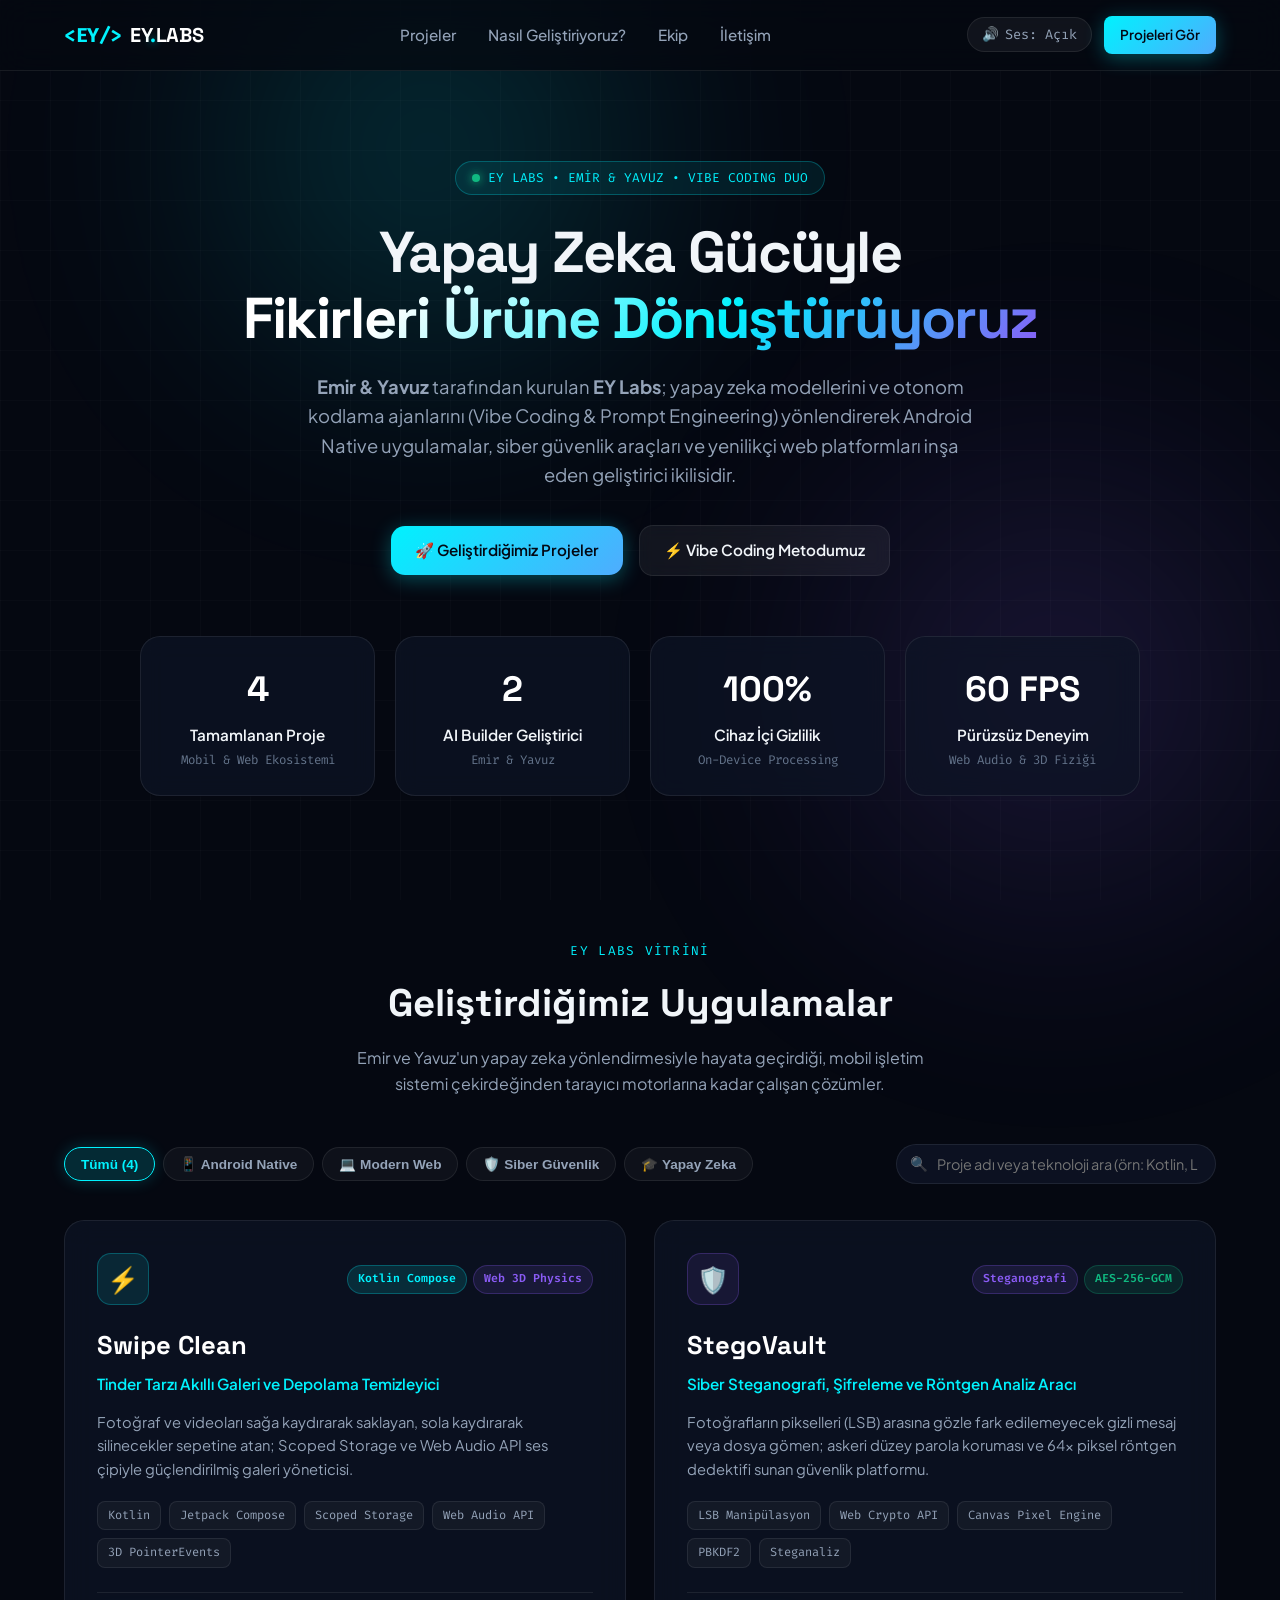
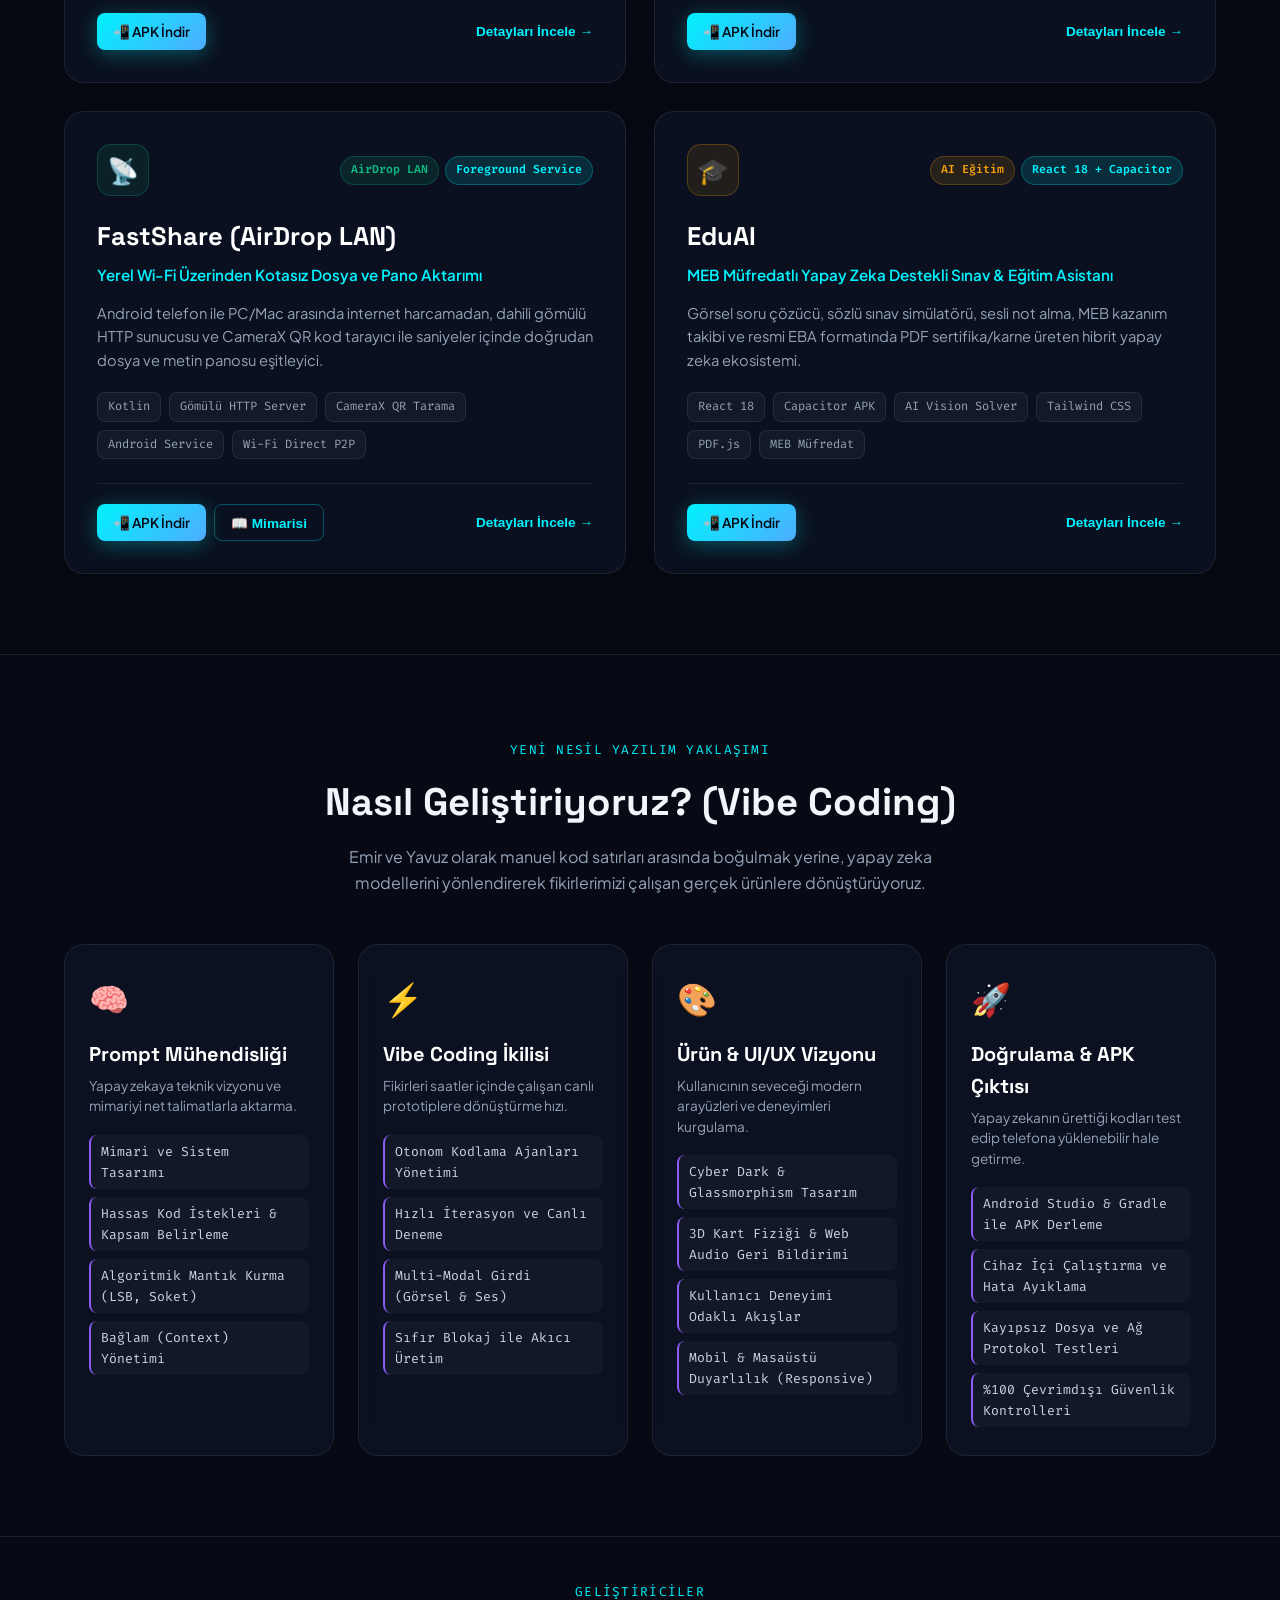
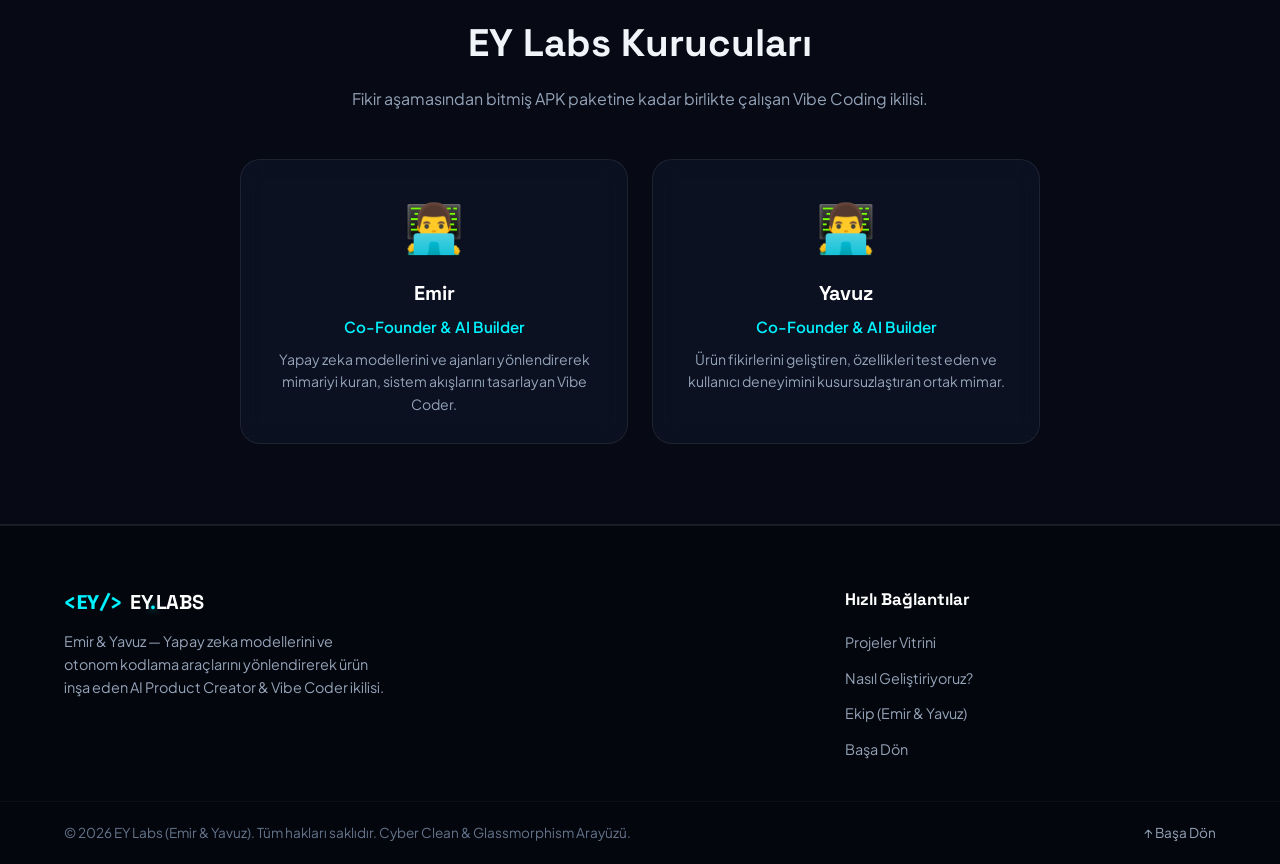
==== index.html @ ae2034cb "EY Labs Portfolyo ve APK Dosyalari" ====
<!DOCTYPE html>
<html lang="tr">
<head>
  <meta charset="UTF-8" />
  <meta name="viewport" content="width=device-width, initial-scale=1.0" />
  <title>EY Labs // Emir & Yavuz — AI Builder & Vibe Coding Studio</title>
  <meta name="description" content="EY Labs (Emir & Yavuz) - Yapay Zeka (AI) ve Vibe Coding ile Geliştirilen Android Native, Modern Web ve Siber Güvenlik Projeleri." />
  <link rel="preconnect" href="https://fonts.googleapis.com">
  <link rel="preconnect" href="https://fonts.gstatic.com" crossorigin>
  <link href="https://fonts.googleapis.com/css2?family=Fira+Code:wght@400;600&family=Plus+Jakarta+Sans:wght@300;400;500;600;700;800&family=Space+Grotesk:wght@500;700&display=swap" rel="stylesheet">
  <link rel="stylesheet" href="style.css" />
</head>
<body>
  <!-- Arka Plan Efekti -->
  <div class="bg-glow bg-glow-1"></div>
  <div class="bg-glow bg-glow-2"></div>
  <div class="grid-overlay"></div>

  <!-- Üst Gezinme Çubuğu (Navbar) -->
  <header class="navbar">
    <div class="container nav-container">
      <a href="#hero" class="logo">
        <span class="logo-symbol">&lt;EY/&gt;</span>
        <span class="logo-text">EY<span class="neon-dot">.</span>LABS</span>
      </a>

      <nav class="nav-links">
        <a href="#projects">Projeler</a>
        <a href="#vibe-coding">Nasıl Geliştiriyoruz?</a>
        <a href="#about-team">Ekip</a>
        <a href="#contact">İletişim</a>
      </nav>

      <div class="nav-actions">
        <button id="soundToggleBtn" class="action-btn icon-btn" title="Ses Efektlerini Aç / Kapat">
          <span id="soundIcon">🔊</span>
          <span class="sound-label">Ses: Açık</span>
        </button>
        <a href="#projects" class="btn btn-primary btn-sm">Projeleri Gör</a>
      </div>
    </div>
  </header>

  <!-- Hero Bölümü -->
  <section id="hero" class="hero-section">
    <div class="container">
      <div class="hero-badge">
        <span class="status-indicator"></span>
        <span>EY LABS • EMİR & YAVUZ • VIBE CODING DUO</span>
      </div>

      <h1 class="hero-title">
        Yapay Zeka Gücüyle <br>
        <span class="text-gradient">Fikirleri Ürüne Dönüştürüyoruz</span>
      </h1>

      <p class="hero-description">
        <strong>Emir & Yavuz</strong> tarafından kurulan <strong>EY Labs</strong>; yapay zeka modellerini ve 
        otonom kodlama ajanlarını (Vibe Coding & Prompt Engineering) yönlendirerek 
        Android Native uygulamalar, siber güvenlik araçları ve yenilikçi web platformları inşa eden geliştirici ikilisidir.
      </p>

      <div class="hero-cta">
        <a href="#projects" class="btn btn-primary">
          <span>🚀 Geliştirdiğimiz Projeler</span>
        </a>
        <a href="#vibe-coding" class="btn btn-secondary">
          <span>⚡ Vibe Coding Metodumuz</span>
        </a>
      </div>

      <!-- İstatistik Sayaçları -->
      <div class="stats-grid">
        <div class="stat-card">
          <div class="stat-number" data-target="4">4</div>
          <div class="stat-label">Tamamlanan Proje</div>
          <div class="stat-sub">Mobil & Web Ekosistemi</div>
        </div>
        <div class="stat-card">
          <div class="stat-number" data-target="2">2</div>
          <div class="stat-label">AI Builder Geliştirici</div>
          <div class="stat-sub">Emir & Yavuz</div>
        </div>
        <div class="stat-card">
          <div class="stat-number" data-target="100">100%</div>
          <div class="stat-label">Cihaz İçi Gizlilik</div>
          <div class="stat-sub">On-Device Processing</div>
        </div>
        <div class="stat-card">
          <div class="stat-number" data-target="60">60 FPS</div>
          <div class="stat-label">Pürüzsüz Deneyim</div>
          <div class="stat-sub">Web Audio & 3D Fiziği</div>
        </div>
      </div>
    </div>
  </section>

  <!-- Projeler Bölümü -->
  <section id="projects" class="projects-section">
    <div class="container">
      <div class="section-header">
        <div class="section-tag">EY LABS VİTRİNİ</div>
        <h2 class="section-title">Geliştirdiğimiz Uygulamalar</h2>
        <p class="section-subtitle">
          Emir ve Yavuz'un yapay zeka yönlendirmesiyle hayata geçirdiği, 
          mobil işletim sistemi çekirdeğinden tarayıcı motorlarına kadar çalışan çözümler.
        </p>
      </div>

      <!-- Filtreleme ve Arama Çubuğu -->
      <div class="controls-bar">
        <div class="filter-tabs">
          <button class="filter-btn active" data-filter="all">Tümü (4)</button>
          <button class="filter-btn" data-filter="android">📱 Android Native</button>
          <button class="filter-btn" data-filter="web">💻 Modern Web</button>
          <button class="filter-btn" data-filter="security">🛡️ Siber Güvenlik</button>
          <button class="filter-btn" data-filter="ai">🎓 Yapay Zeka</button>
        </div>

        <div class="search-box">
          <span class="search-icon">🔍</span>
          <input type="text" id="projectSearchInput" placeholder="Proje adı veya teknoloji ara (örn: Kotlin, LSB, React)..." />
        </div>
      </div>

      <!-- Proje Kartları Izgarası -->
      <div class="projects-grid" id="projectsGrid">
        
        <!-- PROJE 1: SWIPE CLEAN -->
        <article class="project-card" data-tags="android web" data-id="swipeclean">
          <div class="card-glow"></div>
          <div class="card-header">
            <div class="project-icon-box cyan">
              <span>⚡</span>
            </div>
            <div class="card-badges">
              <span class="badge badge-cyan">Kotlin Compose</span>
              <span class="badge badge-purple">Web 3D Physics</span>
            </div>
          </div>

          <h3 class="project-title">Swipe Clean</h3>
          <p class="project-tagline">Tinder Tarzı Akıllı Galeri ve Depolama Temizleyici</p>
          <p class="project-desc">
            Fotoğraf ve videoları sağa kaydırarak saklayan, sola kaydırarak silinecekler sepetine atan; 
            Scoped Storage ve Web Audio API ses çipiyle güçlendirilmiş galeri yöneticisi.
          </p>

          <div class="tech-tags">
            <span class="tech-pill">Kotlin</span>
            <span class="tech-pill">Jetpack Compose</span>
            <span class="tech-pill">Scoped Storage</span>
            <span class="tech-pill">Web Audio API</span>
            <span class="tech-pill">3D PointerEvents</span>
          </div>

          <div class="card-footer">
            <div class="action-buttons">
              <a href="apks/SwipeClean.apk" download="SwipeClean.apk" class="btn btn-primary btn-sm">
                <span>📲 APK İndir</span>
              </a>
            </div>
            <button class="details-link-btn" onclick="openProjectModal('swipeclean')">
              Detayları İncele →
            </button>
          </div>
        </article>

        <!-- PROJE 2: STEGOVAULT -->
        <article class="project-card" data-tags="security web android" data-id="stegovault">
          <div class="card-glow"></div>
          <div class="card-header">
            <div class="project-icon-box purple">
              <span>🛡️</span>
            </div>
            <div class="card-badges">
              <span class="badge badge-purple">Steganografi</span>
              <span class="badge badge-green">AES-256-GCM</span>
            </div>
          </div>

          <h3 class="project-title">StegoVault</h3>
          <p class="project-tagline">Siber Steganografi, Şifreleme ve Röntgen Analiz Aracı</p>
          <p class="project-desc">
            Fotoğrafların pikselleri (LSB) arasına gözle fark edilemeyecek gizli mesaj veya dosya 
            gömen; askeri düzey parola koruması ve 64x piksel röntgen dedektifi sunan güvenlik platformu.
          </p>

          <div class="tech-tags">
            <span class="tech-pill">LSB Manipülasyon</span>
            <span class="tech-pill">Web Crypto API</span>
            <span class="tech-pill">Canvas Pixel Engine</span>
            <span class="tech-pill">PBKDF2</span>
            <span class="tech-pill">Steganaliz</span>
          </div>

          <div class="card-footer">
            <div class="action-buttons">
              <a href="apks/StegoVault.apk" download="StegoVault.apk" class="btn btn-primary btn-sm">
                <span>📲 APK İndir</span>
              </a>
            </div>
            <button class="details-link-btn" onclick="openProjectModal('stegovault')">
              Detayları İncele →
            </button>
          </div>
        </article>

        <!-- PROJE 3: AIRDROP LAN (FASTSHARE) -->
        <article class="project-card" data-tags="android" data-id="fastshare">
          <div class="card-glow"></div>
          <div class="card-header">
            <div class="project-icon-box green">
              <span>📡</span>
            </div>
            <div class="card-badges">
              <span class="badge badge-green">AirDrop LAN</span>
              <span class="badge badge-cyan">Foreground Service</span>
            </div>
          </div>

          <h3 class="project-title">FastShare (AirDrop LAN)</h3>
          <p class="project-tagline">Yerel Wi-Fi Üzerinden Kotasız Dosya ve Pano Aktarımı</p>
          <p class="project-desc">
            Android telefon ile PC/Mac arasında internet harcamadan, dahili gömülü HTTP sunucusu ve 
            CameraX QR kod tarayıcı ile saniyeler içinde doğrudan dosya ve metin panosu eşitleyici.
          </p>

          <div class="tech-tags">
            <span class="tech-pill">Kotlin</span>
            <span class="tech-pill">Gömülü HTTP Server</span>
            <span class="tech-pill">CameraX QR Tarama</span>
            <span class="tech-pill">Android Service</span>
            <span class="tech-pill">Wi-Fi Direct P2P</span>
          </div>

          <div class="card-footer">
            <div class="action-buttons">
              <a href="apks/FastShare.apk" download="FastShare.apk" class="btn btn-primary btn-sm">
                <span>📲 APK İndir</span>
              </a>
              <button class="btn btn-outline btn-sm" onclick="openProjectModal('fastshare')">
                <span>📖 Mimarisi</span>
              </button>
            </div>
            <button class="details-link-btn" onclick="openProjectModal('fastshare')">
              Detayları İncele →
            </button>
          </div>
        </article>

        <!-- PROJE 4: EDUAI -->
        <article class="project-card" data-tags="ai web android" data-id="eduai">
          <div class="card-glow"></div>
          <div class="card-header">
            <div class="project-icon-box amber">
              <span>🎓</span>
            </div>
            <div class="card-badges">
              <span class="badge badge-amber">AI Eğitim</span>
              <span class="badge badge-cyan">React 18 + Capacitor</span>
            </div>
          </div>

          <h3 class="project-title">EduAI</h3>
          <p class="project-tagline">MEB Müfredatlı Yapay Zeka Destekli Sınav & Eğitim Asistanı</p>
          <p class="project-desc">
            Görsel soru çözücü, sözlü sınav simülatörü, sesli not alma, MEB kazanım takibi ve 
            resmi EBA formatında PDF sertifika/karne üreten hibrit yapay zeka ekosistemi.
          </p>

          <div class="tech-tags">
            <span class="tech-pill">React 18</span>
            <span class="tech-pill">Capacitor APK</span>
            <span class="tech-pill">AI Vision Solver</span>
            <span class="tech-pill">Tailwind CSS</span>
            <span class="tech-pill">PDF.js</span>
            <span class="tech-pill">MEB Müfredat</span>
          </div>

          <div class="card-footer">
            <div class="action-buttons">
              <a href="apks/EduAI.apk" download="EduAI.apk" class="btn btn-primary btn-sm">
                <span>📲 APK İndir</span>
              </a>
            </div>
            <button class="details-link-btn" onclick="openProjectModal('eduai')">
              Detayları İncele →
            </button>
          </div>
        </article>

      </div>
    </div>
  </section>

  <!-- Nasıl Geliştiriyoruz? (Vibe Coding & AI Builder Becerileri) -->
  <section id="vibe-coding" class="tech-section">
    <div class="container">
      <div class="section-header">
        <div class="section-tag">YENİ NESİL YAZILIM YAKLAŞIMI</div>
        <h2 class="section-title">Nasıl Geliştiriyoruz? (Vibe Coding)</h2>
        <p class="section-subtitle">
          Emir ve Yavuz olarak manuel kod satırları arasında boğulmak yerine, yapay zeka modellerini 
          yönlendirerek fikirlerimizi çalışan gerçek ürünlere dönüştürüyoruz.
        </p>
      </div>

      <div class="stack-categories-grid">
        <!-- 1. Prompt Mühendisliği -->
        <div class="stack-card">
          <div class="stack-card-icon">🧠</div>
          <h3 class="stack-card-title">Prompt Mühendisliği</h3>
          <p class="stack-card-desc">Yapay zekaya teknik vizyonu ve mimariyi net talimatlarla aktarma.</p>
          <div class="skills-list">
            <span class="skill-item">Mimari ve Sistem Tasarımı</span>
            <span class="skill-item">Hassas Kod İstekleri & Kapsam Belirleme</span>
            <span class="skill-item">Algoritmik Mantık Kurma (LSB, Soket)</span>
            <span class="skill-item">Bağlam (Context) Yönetimi</span>
          </div>
        </div>

        <!-- 2. Vibe Coding & Ajan Orkestrasyonu -->
        <div class="stack-card">
          <div class="stack-card-icon">⚡</div>
          <h3 class="stack-card-title">Vibe Coding İkilisi</h3>
          <p class="stack-card-desc">Fikirleri saatler içinde çalışan canlı prototiplere dönüştürme hızı.</p>
          <div class="skills-list">
            <span class="skill-item">Otonom Kodlama Ajanları Yönetimi</span>
            <span class="skill-item">Hızlı İterasyon ve Canlı Deneme</span>
            <span class="skill-item">Multi-Modal Girdi (Görsel & Ses)</span>
            <span class="skill-item">Sıfır Blokaj ile Akıcı Üretim</span>
          </div>
        </div>

        <!-- 3. Ürün & UI/UX Vizyonu -->
        <div class="stack-card">
          <div class="stack-card-icon">🎨</div>
          <h3 class="stack-card-title">Ürün & UI/UX Vizyonu</h3>
          <p class="stack-card-desc">Kullanıcının seveceği modern arayüzleri ve deneyimleri kurgulama.</p>
          <div class="skills-list">
            <span class="skill-item">Cyber Dark & Glassmorphism Tasarım</span>
            <span class="skill-item">3D Kart Fiziği & Web Audio Geri Bildirimi</span>
            <span class="skill-item">Kullanıcı Deneyimi Odaklı Akışlar</span>
            <span class="skill-item">Mobil & Masaüstü Duyarlılık (Responsive)</span>
          </div>
        </div>

        <!-- 4. Test, Derleme ve Çıktı -->
        <div class="stack-card">
          <div class="stack-card-icon">🚀</div>
          <h3 class="stack-card-title">Doğrulama & APK Çıktısı</h3>
          <p class="stack-card-desc">Yapay zekanın ürettiği kodları test edip telefona yüklenebilir hale getirme.</p>
          <div class="skills-list">
            <span class="skill-item">Android Studio & Gradle ile APK Derleme</span>
            <span class="skill-item">Cihaz İçi Çalıştırma ve Hata Ayıklama</span>
            <span class="skill-item">Kayıpsız Dosya ve Ağ Protokol Testleri</span>
            <span class="skill-item">%100 Çevrimdışı Güvenlik Kontrolleri</span>
          </div>
        </div>
      </div>
    </div>
  </section>

  <!-- Ekip Bölümü (About Team) -->
  <section id="about-team" class="tech-section" style="border-top: none; padding-top: 40px;">
    <div class="container">
      <div class="section-header">
        <div class="section-tag">GELİŞTİRİCİLER</div>
        <h2 class="section-title">EY Labs Kurucuları</h2>
        <p class="section-subtitle">
          Fikir aşamasından bitmiş APK paketine kadar birlikte çalışan Vibe Coding ikilisi.
        </p>
      </div>

      <div style="display: grid; grid-template-columns: repeat(2, 1fr); gap: 24px; max-width: 800px; margin: 0 auto;">
        <div class="stack-card" style="text-align: center;">
          <div style="font-size: 3rem; margin-bottom: 12px;">👨‍💻</div>
          <h3 class="stack-card-title">Emir</h3>
          <p class="project-tagline" style="margin-bottom: 8px;">Co-Founder & AI Builder</p>
          <p style="font-size: 0.88rem; color: var(--text-muted);">
            Yapay zeka modellerini ve ajanları yönlendirerek mimariyi kuran, sistem akışlarını tasarlayan Vibe Coder.
          </p>
        </div>

        <div class="stack-card" style="text-align: center;">
          <div style="font-size: 3rem; margin-bottom: 12px;">👨‍💻</div>
          <h3 class="stack-card-title">Yavuz</h3>
          <p class="project-tagline" style="margin-bottom: 8px;">Co-Founder & AI Builder</p>
          <p style="font-size: 0.88rem; color: var(--text-muted);">
            Ürün fikirlerini geliştiren, özellikleri test eden ve kullanıcı deneyimini kusursuzlaştıran ortak mimar.
          </p>
        </div>
      </div>
    </div>
  </section>

  <!-- İletişim / Alt Bilgi (Footer) -->
  <footer id="contact" class="footer">
    <div class="container footer-container">
      <div class="footer-col">
        <a href="#hero" class="logo">
          <span class="logo-symbol">&lt;EY/&gt;</span>
          <span class="logo-text">EY<span class="neon-dot">.</span>LABS</span>
        </a>
        <p class="footer-desc">
          Emir & Yavuz — Yapay zeka modellerini ve otonom kodlama araçlarını yönlendirerek ürün inşa eden AI Product Creator & Vibe Coder ikilisi.
        </p>
      </div>

      <div class="footer-col">
        <h4>Hızlı Bağlantılar</h4>
        <ul class="footer-links">
          <li><a href="#projects">Projeler Vitrini</a></li>
          <li><a href="#vibe-coding">Nasıl Geliştiriyoruz?</a></li>
          <li><a href="#about-team">Ekip (Emir & Yavuz)</a></li>
          <li><a href="#hero">Başa Dön</a></li>
        </ul>
      </div>
    </div>

    <div class="footer-bottom">
      <div class="container bottom-content">
        <p>© 2026 EY Labs (Emir & Yavuz). Tüm hakları saklıdır. Cyber Clean & Glassmorphism Arayüzü.</p>
        <a href="#hero" class="back-to-top" title="Yukarı Çık">↑ Başa Dön</a>
      </div>
    </div>
  </footer>

  <!-- Detaylı Proje Modalı (Quickview Modal) -->
  <div id="projectModal" class="modal-backdrop">
    <div class="modal-box">
      <button class="modal-close" onclick="closeProjectModal()">&times;</button>
      <div class="modal-body" id="modalBody">
        <!-- JavaScript ile dinamik doldurulur -->
      </div>
    </div>
  </div>

  <!-- Toast Bildirimi -->
  <div id="toastNotification" class="toast">
    <span class="toast-icon">✓</span>
    <span class="toast-message">İşlem başarılı!</span>
  </div>

  <script src="app.js"></script>
</body>
</html>
---- style.css ----
/* ==========================================================================
   EMIR // PORTFOLIO STYLESHEET (Cyber Clean OLED & Glassmorphism)
   ========================================================================== */

:root {
  --bg-base: #050811;
  --bg-surface: #0a0f1d;
  --bg-card: rgba(14, 21, 38, 0.7);
  --bg-card-hover: rgba(18, 28, 51, 0.85);
  
  --border-subtle: rgba(255, 255, 255, 0.08);
  --border-glow: rgba(0, 242, 254, 0.35);
  --border-purple: rgba(139, 92, 246, 0.35);

  --text-main: #F1F5F9;
  --text-muted: #94A3B8;
  --text-faint: #64748B;

  --neon-cyan: #00F2FE;
  --neon-blue: #4FACFE;
  --neon-purple: #8B5CF6;
  --neon-green: #10B981;
  --neon-amber: #F59E0B;
  --neon-red: #FF3366;

  --font-sans: 'Plus Jakarta Sans', -apple-system, BlinkMacSystemFont, sans-serif;
  --font-display: 'Space Grotesk', sans-serif;
  --font-mono: 'Fira Code', monospace;

  --radius-sm: 8px;
  --radius-md: 14px;
  --radius-lg: 20px;
  --radius-full: 9999px;

  --transition-fast: 0.18s ease;
  --transition-normal: 0.3s cubic-bezier(0.16, 1, 0.3, 1);
}

/* Reset & Temel Yapı */
*, *::before, *::after {
  box-sizing: border-box;
  margin: 0;
  padding: 0;
}

html {
  scroll-behavior: smooth;
  font-family: var(--font-sans);
  background-color: var(--bg-base);
  color: var(--text-main);
  line-height: 1.6;
}

body {
  position: relative;
  min-height: 100vh;
  overflow-x: hidden;
  -webkit-font-smoothing: antialiased;
}

/* Özel Kaydırma Çubuğu */
::-webkit-scrollbar {
  width: 8px;
}
::-webkit-scrollbar-track {
  background: var(--bg-base);
}
::-webkit-scrollbar-thumb {
  background: #1e293b;
  border-radius: 4px;
}
::-webkit-scrollbar-thumb:hover {
  background: var(--neon-cyan);
}

.container {
  width: 100%;
  max-width: 1200px;
  margin: 0 auto;
  padding: 0 24px;
}

/* Arka Plan Işık Efektleri */
.bg-glow {
  position: fixed;
  border-radius: 50%;
  filter: blur(120px);
  pointer-events: none;
  z-index: 0;
  opacity: 0.22;
}

.bg-glow-1 {
  width: 600px;
  height: 600px;
  top: -150px;
  left: 10%;
  background: radial-gradient(circle, var(--neon-cyan), transparent 70%);
}

.bg-glow-2 {
  width: 650px;
  height: 650px;
  top: 40%;
  right: -100px;
  background: radial-gradient(circle, var(--neon-purple), transparent 70%);
}

.grid-overlay {
  position: fixed;
  inset: 0;
  background-image: 
    linear-gradient(rgba(255, 255, 255, 0.02) 1px, transparent 1px),
    linear-gradient(90deg, rgba(255, 255, 255, 0.02) 1px, transparent 1px);
  background-size: 50px 50px;
  pointer-events: none;
  z-index: 1;
}

/* Navbar */
.navbar {
  position: sticky;
  top: 0;
  z-index: 100;
  backdrop-filter: blur(16px);
  background: rgba(5, 8, 17, 0.75);
  border-bottom: 1px solid var(--border-subtle);
  padding: 16px 0;
  transition: var(--transition-normal);
}

.nav-container {
  display: flex;
  align-items: center;
  justify-content: space-between;
}

.logo {
  display: flex;
  align-items: center;
  gap: 8px;
  text-decoration: none;
  color: #fff;
  font-family: var(--font-display);
  font-weight: 700;
  font-size: 1.25rem;
  letter-spacing: -0.02em;
}

.logo-symbol {
  color: var(--neon-cyan);
  font-family: var(--font-mono);
}

.neon-dot {
  color: var(--neon-cyan);
  text-shadow: 0 0 8px var(--neon-cyan);
}

.nav-links {
  display: flex;
  gap: 32px;
}

.nav-links a {
  color: var(--text-muted);
  text-decoration: none;
  font-size: 0.95rem;
  font-weight: 500;
  transition: var(--transition-fast);
}

.nav-links a:hover {
  color: var(--neon-cyan);
}

.nav-actions {
  display: flex;
  align-items: center;
  gap: 12px;
}

.icon-btn {
  background: rgba(255, 255, 255, 0.05);
  border: 1px solid var(--border-subtle);
  color: var(--text-muted);
  padding: 8px 14px;
  border-radius: var(--radius-full);
  display: inline-flex;
  align-items: center;
  gap: 6px;
  cursor: pointer;
  font-size: 0.85rem;
  font-family: var(--font-mono);
  transition: var(--transition-fast);
}

.icon-btn:hover {
  background: rgba(0, 242, 254, 0.1);
  color: var(--neon-cyan);
  border-color: var(--neon-cyan);
}

/* Butonlar */
.btn {
  display: inline-flex;
  align-items: center;
  justify-content: center;
  gap: 8px;
  padding: 12px 24px;
  border-radius: var(--radius-md);
  font-weight: 600;
  font-size: 0.95rem;
  text-decoration: none;
  cursor: pointer;
  transition: var(--transition-normal);
  border: none;
  position: relative;
  overflow: hidden;
}

.btn-primary {
  background: linear-gradient(135deg, var(--neon-cyan), var(--neon-blue));
  color: #030814;
  box-shadow: 0 4px 20px rgba(0, 242, 254, 0.3);
}

.btn-primary:hover {
  transform: translateY(-2px);
  box-shadow: 0 6px 28px rgba(0, 242, 254, 0.45);
}

.btn-secondary {
  background: rgba(255, 255, 255, 0.06);
  color: var(--text-main);
  border: 1px solid var(--border-subtle);
  backdrop-filter: blur(8px);
}

.btn-secondary:hover {
  background: rgba(255, 255, 255, 0.12);
  border-color: rgba(255, 255, 255, 0.2);
  transform: translateY(-2px);
}

.btn-outline {
  background: transparent;
  color: var(--neon-cyan);
  border: 1px solid rgba(0, 242, 254, 0.3);
}

.btn-outline:hover {
  background: rgba(0, 242, 254, 0.1);
  border-color: var(--neon-cyan);
  color: #fff;
}

.btn-sm {
  padding: 8px 16px;
  font-size: 0.85rem;
  border-radius: var(--radius-sm);
}

/* Hero Bölümü */
.hero-section {
  position: relative;
  z-index: 2;
  padding: 90px 0 60px;
  text-align: center;
}

.hero-badge {
  display: inline-flex;
  align-items: center;
  gap: 8px;
  padding: 6px 16px;
  background: rgba(0, 242, 254, 0.08);
  border: 1px solid rgba(0, 242, 254, 0.25);
  border-radius: var(--radius-full);
  font-family: var(--font-mono);
  font-size: 0.8rem;
  color: var(--neon-cyan);
  margin-bottom: 24px;
}

.status-indicator {
  width: 8px;
  height: 8px;
  background-color: var(--neon-green);
  border-radius: 50%;
  box-shadow: 0 0 10px var(--neon-green);
  animation: pulse 2s infinite;
}

@keyframes pulse {
  0% { transform: scale(0.95); box-shadow: 0 0 0 0 rgba(16, 185, 129, 0.7); }
  70% { transform: scale(1); box-shadow: 0 0 0 8px rgba(16, 185, 129, 0); }
  100% { transform: scale(0.95); box-shadow: 0 0 0 0 rgba(16, 185, 129, 0); }
}

.hero-title {
  font-family: var(--font-display);
  font-size: 3.6rem;
  font-weight: 800;
  line-height: 1.15;
  letter-spacing: -0.03em;
  margin-bottom: 20px;
}

.text-gradient {
  background: linear-gradient(135deg, #ffffff 20%, var(--neon-cyan) 60%, var(--neon-purple) 100%);
  -webkit-background-clip: text;
  -webkit-text-fill-color: transparent;
}

.hero-description {
  max-width: 680px;
  margin: 0 auto 36px;
  font-size: 1.15rem;
  color: var(--text-muted);
}

.hero-cta {
  display: flex;
  align-items: center;
  justify-content: center;
  gap: 16px;
  margin-bottom: 60px;
}

/* İstatistik Kartları */
.stats-grid {
  display: grid;
  grid-template-columns: repeat(4, 1fr);
  gap: 20px;
  max-width: 1000px;
  margin: 0 auto;
}

.stat-card {
  background: var(--bg-card);
  backdrop-filter: blur(12px);
  border: 1px solid var(--border-subtle);
  border-radius: var(--radius-lg);
  padding: 24px 16px;
  text-align: center;
  transition: var(--transition-normal);
}

.stat-card:hover {
  transform: translateY(-4px);
  border-color: var(--border-glow);
  box-shadow: 0 8px 30px rgba(0, 242, 254, 0.12);
}

.stat-number {
  font-family: var(--font-display);
  font-size: 2.2rem;
  font-weight: 700;
  color: #fff;
  margin-bottom: 6px;
}

.stat-label {
  font-size: 0.95rem;
  font-weight: 600;
  color: var(--text-main);
}

.stat-sub {
  font-size: 0.78rem;
  font-family: var(--font-mono);
  color: var(--text-faint);
  margin-top: 4px;
}

/* Bölüm Başlıkları */
.section-header {
  text-align: center;
  margin-bottom: 48px;
}

.section-tag {
  display: inline-block;
  font-family: var(--font-mono);
  font-size: 0.8rem;
  color: var(--neon-cyan);
  letter-spacing: 0.1em;
  margin-bottom: 10px;
}

.section-title {
  font-family: var(--font-display);
  font-size: 2.4rem;
  font-weight: 700;
  margin-bottom: 12px;
}

.section-subtitle {
  max-width: 600px;
  margin: 0 auto;
  color: var(--text-muted);
  font-size: 1rem;
}

/* Kontroller (Filtreler & Arama) */
.projects-section {
  position: relative;
  z-index: 2;
  padding: 80px 0;
}

.controls-bar {
  display: flex;
  flex-wrap: wrap;
  align-items: center;
  justify-content: space-between;
  gap: 16px;
  margin-bottom: 36px;
}

.filter-tabs {
  display: flex;
  flex-wrap: wrap;
  gap: 8px;
}

.filter-btn {
  background: rgba(255, 255, 255, 0.04);
  border: 1px solid var(--border-subtle);
  color: var(--text-muted);
  padding: 8px 16px;
  border-radius: var(--radius-full);
  font-size: 0.85rem;
  font-weight: 600;
  cursor: pointer;
  transition: var(--transition-fast);
}

.filter-btn:hover {
  background: rgba(255, 255, 255, 0.09);
  color: #fff;
}

.filter-btn.active {
  background: rgba(0, 242, 254, 0.15);
  border-color: var(--neon-cyan);
  color: var(--neon-cyan);
  box-shadow: 0 0 16px rgba(0, 242, 254, 0.2);
}

.search-box {
  position: relative;
  min-width: 320px;
}

.search-icon {
  position: absolute;
  left: 14px;
  top: 50%;
  transform: translateY(-50%);
  font-size: 0.9rem;
  opacity: 0.5;
}

.search-box input {
  width: 100%;
  background: rgba(14, 21, 38, 0.8);
  border: 1px solid var(--border-subtle);
  border-radius: var(--radius-full);
  padding: 10px 16px 10px 40px;
  color: #fff;
  font-size: 0.9rem;
  font-family: var(--font-sans);
  outline: none;
  transition: var(--transition-fast);
}

.search-box input:focus {
  border-color: var(--neon-cyan);
  box-shadow: 0 0 16px rgba(0, 242, 254, 0.25);
}

/* Proje Kartları Izgarası */
.projects-grid {
  display: grid;
  grid-template-columns: repeat(2, 1fr);
  gap: 28px;
}

.project-card {
  position: relative;
  background: var(--bg-card);
  backdrop-filter: blur(14px);
  border: 1px solid var(--border-subtle);
  border-radius: var(--radius-lg);
  padding: 32px;
  display: flex;
  flex-direction: column;
  transition: var(--transition-normal);
  overflow: hidden;
}

.project-card:hover {
  transform: translateY(-6px);
  background: var(--bg-card-hover);
  border-color: rgba(0, 242, 254, 0.4);
  box-shadow: 0 16px 40px rgba(0, 0, 0, 0.4), 0 0 30px rgba(0, 242, 254, 0.12);
}

.card-header {
  display: flex;
  align-items: center;
  justify-content: space-between;
  margin-bottom: 20px;
}

.project-icon-box {
  width: 52px;
  height: 52px;
  border-radius: var(--radius-md);
  display: flex;
  align-items: center;
  justify-content: center;
  font-size: 1.6rem;
}

.project-icon-box.cyan {
  background: rgba(0, 242, 254, 0.1);
  border: 1px solid rgba(0, 242, 254, 0.25);
  color: var(--neon-cyan);
}
.project-icon-box.purple {
  background: rgba(139, 92, 246, 0.1);
  border: 1px solid rgba(139, 92, 246, 0.25);
  color: var(--neon-purple);
}
.project-icon-box.green {
  background: rgba(16, 185, 129, 0.1);
  border: 1px solid rgba(16, 185, 129, 0.25);
  color: var(--neon-green);
}
.project-icon-box.amber {
  background: rgba(245, 158, 11, 0.1);
  border: 1px solid rgba(245, 158, 11, 0.25);
  color: var(--neon-amber);
}

.card-badges {
  display: flex;
  gap: 6px;
  flex-wrap: wrap;
}

.badge {
  font-family: var(--font-mono);
  font-size: 0.72rem;
  padding: 4px 10px;
  border-radius: var(--radius-full);
  font-weight: 600;
}

.badge-cyan { background: rgba(0, 242, 254, 0.12); color: var(--neon-cyan); border: 1px solid rgba(0, 242, 254, 0.25); }
.badge-purple { background: rgba(139, 92, 246, 0.12); color: var(--neon-purple); border: 1px solid rgba(139, 92, 246, 0.25); }
.badge-green { background: rgba(16, 185, 129, 0.12); color: var(--neon-green); border: 1px solid rgba(16, 185, 129, 0.25); }
.badge-amber { background: rgba(245, 158, 11, 0.12); color: var(--neon-amber); border: 1px solid rgba(245, 158, 11, 0.25); }

.project-title {
  font-family: var(--font-display);
  font-size: 1.6rem;
  font-weight: 700;
  margin-bottom: 6px;
  color: #fff;
}

.project-tagline {
  font-size: 0.95rem;
  font-weight: 600;
  color: var(--neon-cyan);
  margin-bottom: 14px;
}

.project-desc {
  color: var(--text-muted);
  font-size: 0.92rem;
  line-height: 1.6;
  margin-bottom: 20px;
  flex-grow: 1;
}

.tech-tags {
  display: flex;
  flex-wrap: wrap;
  gap: 8px;
  margin-bottom: 24px;
}

.tech-pill {
  font-family: var(--font-mono);
  font-size: 0.75rem;
  padding: 4px 10px;
  background: rgba(255, 255, 255, 0.04);
  border: 1px solid var(--border-subtle);
  border-radius: var(--radius-sm);
  color: var(--text-muted);
}

.card-footer {
  display: flex;
  align-items: center;
  justify-content: space-between;
  padding-top: 20px;
  border-top: 1px solid var(--border-subtle);
  gap: 12px;
}

.action-buttons {
  display: flex;
  gap: 8px;
  flex-wrap: wrap;
}

.details-link-btn {
  background: none;
  border: none;
  color: var(--neon-cyan);
  font-size: 0.85rem;
  font-weight: 600;
  cursor: pointer;
  padding: 6px 0;
  transition: var(--transition-fast);
}

.details-link-btn:hover {
  text-decoration: underline;
  transform: translateX(4px);
}

/* Yetenekler Bölümü */
.tech-section {
  position: relative;
  z-index: 2;
  padding: 80px 0;
  background: rgba(10, 15, 29, 0.4);
  border-top: 1px solid var(--border-subtle);
  border-bottom: 1px solid var(--border-subtle);
}

.stack-categories-grid {
  display: grid;
  grid-template-columns: repeat(4, 1fr);
  gap: 24px;
}

.stack-card {
  background: var(--bg-card);
  backdrop-filter: blur(12px);
  border: 1px solid var(--border-subtle);
  border-radius: var(--radius-lg);
  padding: 28px 24px;
  transition: var(--transition-normal);
}

.stack-card:hover {
  transform: translateY(-4px);
  border-color: var(--border-purple);
  box-shadow: 0 10px 30px rgba(139, 92, 246, 0.12);
}

.stack-card-icon {
  font-size: 2rem;
  margin-bottom: 14px;
}

.stack-card-title {
  font-family: var(--font-display);
  font-size: 1.25rem;
  font-weight: 700;
  margin-bottom: 6px;
  color: #fff;
}

.stack-card-desc {
  font-size: 0.85rem;
  color: var(--text-muted);
  margin-bottom: 18px;
  line-height: 1.5;
}

.skills-list {
  display: flex;
  flex-direction: column;
  gap: 8px;
}

.skill-item {
  font-size: 0.82rem;
  font-family: var(--font-mono);
  color: #cbd5e1;
  background: rgba(255, 255, 255, 0.03);
  padding: 6px 10px;
  border-radius: var(--radius-sm);
  border-left: 2px solid var(--neon-purple);
}

/* AI Prompt Bölümü */
.export-section {
  position: relative;
  z-index: 2;
  padding: 80px 0;
}

.export-card {
  background: linear-gradient(145deg, rgba(14, 21, 38, 0.9), rgba(10, 15, 29, 0.95));
  border: 1px solid rgba(0, 242, 254, 0.25);
  border-radius: var(--radius-lg);
  padding: 40px;
  box-shadow: 0 20px 50px rgba(0, 0, 0, 0.4);
}

.export-header {
  display: flex;
  align-items: center;
  justify-content: space-between;
  gap: 20px;
  margin-bottom: 28px;
  flex-wrap: wrap;
}

.export-title {
  font-family: var(--font-display);
  font-size: 1.8rem;
  font-weight: 700;
  margin-bottom: 6px;
}

.export-subtitle {
  color: var(--text-muted);
  font-size: 0.95rem;
  max-width: 650px;
}

.prompt-preview-container {
  background: #03060d;
  border: 1px solid var(--border-subtle);
  border-radius: var(--radius-md);
  overflow: hidden;
}

.prompt-preview-bar {
  display: flex;
  align-items: center;
  gap: 8px;
  background: #090e1a;
  padding: 10px 16px;
  border-bottom: 1px solid var(--border-subtle);
}

.dot {
  width: 10px;
  height: 10px;
  border-radius: 50%;
}
.dot.red { background: #ef4444; }
.dot.yellow { background: #eab308; }
.dot.green { background: #22c55e; }

.terminal-title {
  font-family: var(--font-mono);
  font-size: 0.75rem;
  color: var(--text-faint);
  margin-left: 8px;
}

.prompt-preview-code {
  font-family: var(--font-mono);
  font-size: 0.85rem;
  color: #94a3b8;
  padding: 20px;
  line-height: 1.6;
  white-space: pre-wrap;
  max-height: 260px;
  overflow-y: auto;
}

/* Footer */
.footer {
  position: relative;
  z-index: 2;
  border-top: 1px solid var(--border-subtle);
  background: #04060d;
  padding-top: 60px;
}

.footer-container {
  display: grid;
  grid-template-columns: 2fr 1fr;
  gap: 40px;
  padding-bottom: 40px;
}

.footer-desc {
  color: var(--text-muted);
  font-size: 0.9rem;
  margin-top: 12px;
  max-width: 320px;
}

.footer-col h4 {
  font-family: var(--font-display);
  font-size: 1.05rem;
  margin-bottom: 16px;
  color: #fff;
}

.footer-links {
  list-style: none;
  display: flex;
  flex-direction: column;
  gap: 10px;
}

.footer-links a {
  color: var(--text-muted);
  text-decoration: none;
  font-size: 0.9rem;
  transition: var(--transition-fast);
}

.footer-links a:hover {
  color: var(--neon-cyan);
}

.footer-info {
  color: var(--text-muted);
  font-size: 0.85rem;
  line-height: 1.6;
}

.footer-info code {
  font-family: var(--font-mono);
  background: rgba(255, 255, 255, 0.05);
  padding: 2px 6px;
  border-radius: 4px;
  color: var(--neon-cyan);
}

.footer-bottom {
  border-top: 1px solid rgba(255, 255, 255, 0.04);
  padding: 20px 0;
}

.bottom-content {
  display: flex;
  align-items: center;
  justify-content: space-between;
  font-size: 0.85rem;
  color: var(--text-faint);
}

.back-to-top {
  color: var(--text-muted);
  text-decoration: none;
  transition: var(--transition-fast);
}

.back-to-top:hover {
  color: var(--neon-cyan);
}

/* Modal Penceresi */
.modal-backdrop {
  position: fixed;
  inset: 0;
  background: rgba(3, 5, 12, 0.8);
  backdrop-filter: blur(8px);
  z-index: 1000;
  display: flex;
  align-items: center;
  justify-content: center;
  padding: 20px;
  opacity: 0;
  pointer-events: none;
  transition: var(--transition-normal);
}

.modal-backdrop.active {
  opacity: 1;
  pointer-events: auto;
}

.modal-box {
  background: #0b1120;
  border: 1px solid rgba(0, 242, 254, 0.3);
  border-radius: var(--radius-lg);
  max-width: 720px;
  width: 100%;
  max-height: 85vh;
  overflow-y: auto;
  position: relative;
  padding: 36px;
  box-shadow: 0 25px 60px rgba(0, 0, 0, 0.6), 0 0 40px rgba(0, 242, 254, 0.15);
  transform: translateY(20px) scale(0.97);
  transition: var(--transition-normal);
}

.modal-backdrop.active .modal-box {
  transform: translateY(0) scale(1);
}

.modal-close {
  position: absolute;
  top: 18px;
  right: 20px;
  background: none;
  border: none;
  color: var(--text-muted);
  font-size: 1.8rem;
  cursor: pointer;
  transition: var(--transition-fast);
}

.modal-close:hover {
  color: var(--neon-red);
}

/* Modal İçerik Stilleri */
.modal-header-top {
  display: flex;
  align-items: center;
  gap: 16px;
  margin-bottom: 20px;
}

.modal-icon {
  font-size: 2.4rem;
  width: 64px;
  height: 64px;
  border-radius: var(--radius-md);
  display: flex;
  align-items: center;
  justify-content: center;
  background: rgba(0, 242, 254, 0.1);
  border: 1px solid rgba(0, 242, 254, 0.3);
}

.modal-title {
  font-family: var(--font-display);
  font-size: 2rem;
  color: #fff;
}

.modal-subtitle {
  color: var(--neon-cyan);
  font-size: 1rem;
  font-weight: 600;
}

.modal-section-title {
  font-family: var(--font-display);
  font-size: 1.1rem;
  color: #fff;
  margin: 20px 0 10px;
  border-bottom: 1px solid var(--border-subtle);
  padding-bottom: 6px;
}

.modal-features-list {
  list-style: none;
  display: flex;
  flex-direction: column;
  gap: 10px;
}

.modal-features-list li {
  font-size: 0.92rem;
  color: var(--text-muted);
  position: relative;
  padding-left: 20px;
  line-height: 1.5;
}

.modal-features-list li::before {
  content: '▸';
  position: absolute;
  left: 0;
  color: var(--neon-cyan);
}

.modal-actions {
  margin-top: 30px;
  display: flex;
  gap: 12px;
  flex-wrap: wrap;
}

/* Toast Bildirimi */
.toast {
  position: fixed;
  bottom: 30px;
  right: 30px;
  background: #0e172a;
  border: 1px solid var(--neon-green);
  box-shadow: 0 10px 30px rgba(0, 0, 0, 0.5), 0 0 20px rgba(16, 185, 129, 0.25);
  padding: 14px 22px;
  border-radius: var(--radius-md);
  display: flex;
  align-items: center;
  gap: 10px;
  color: #fff;
  font-size: 0.95rem;
  z-index: 2000;
  transform: translateY(100px);
  opacity: 0;
  pointer-events: none;
  transition: var(--transition-normal);
}

.toast.show {
  transform: translateY(0);
  opacity: 1;
  pointer-events: auto;
}

.toast-icon {
  color: var(--neon-green);
  font-weight: bold;
}

/* Duyarlı Tasarım (Responsive Breakpoints) */
@media (max-width: 992px) {
  .hero-title { font-size: 2.8rem; }
  .stats-grid { grid-template-columns: repeat(2, 1fr); }
  .projects-grid { grid-template-columns: 1fr; }
  .stack-categories-grid { grid-template-columns: repeat(2, 1fr); }
  .footer-container { grid-template-columns: 1fr; }
}

@media (max-width: 768px) {
  .nav-links { display: none; }
  .hero-title { font-size: 2.2rem; }
  .hero-cta { flex-direction: column; width: 100%; }
  .hero-cta .btn { width: 100%; }
  .controls-bar { flex-direction: column; align-items: stretch; }
  .search-box { min-width: 100%; }
  .stack-categories-grid { grid-template-columns: 1fr; }
  .stats-grid { grid-template-columns: 1fr; }
  .export-header { flex-direction: column; align-items: flex-start; }
}
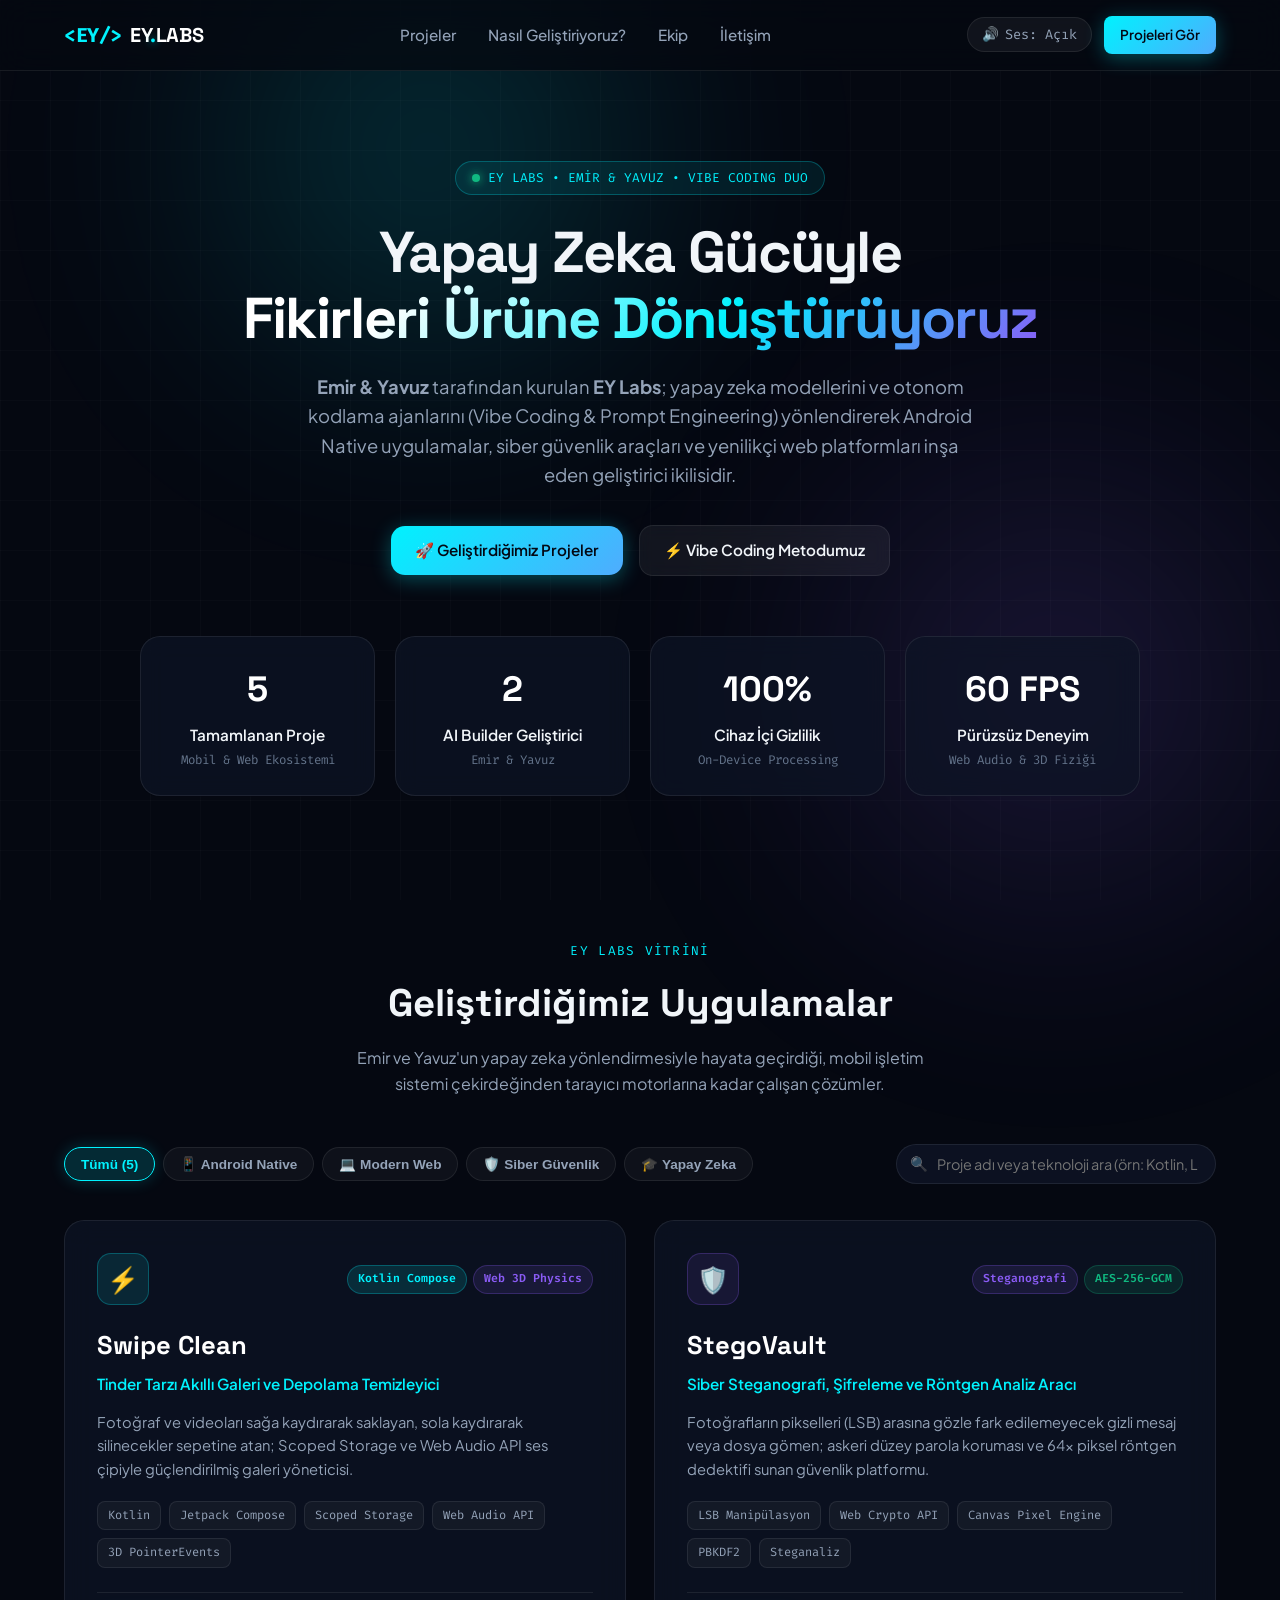
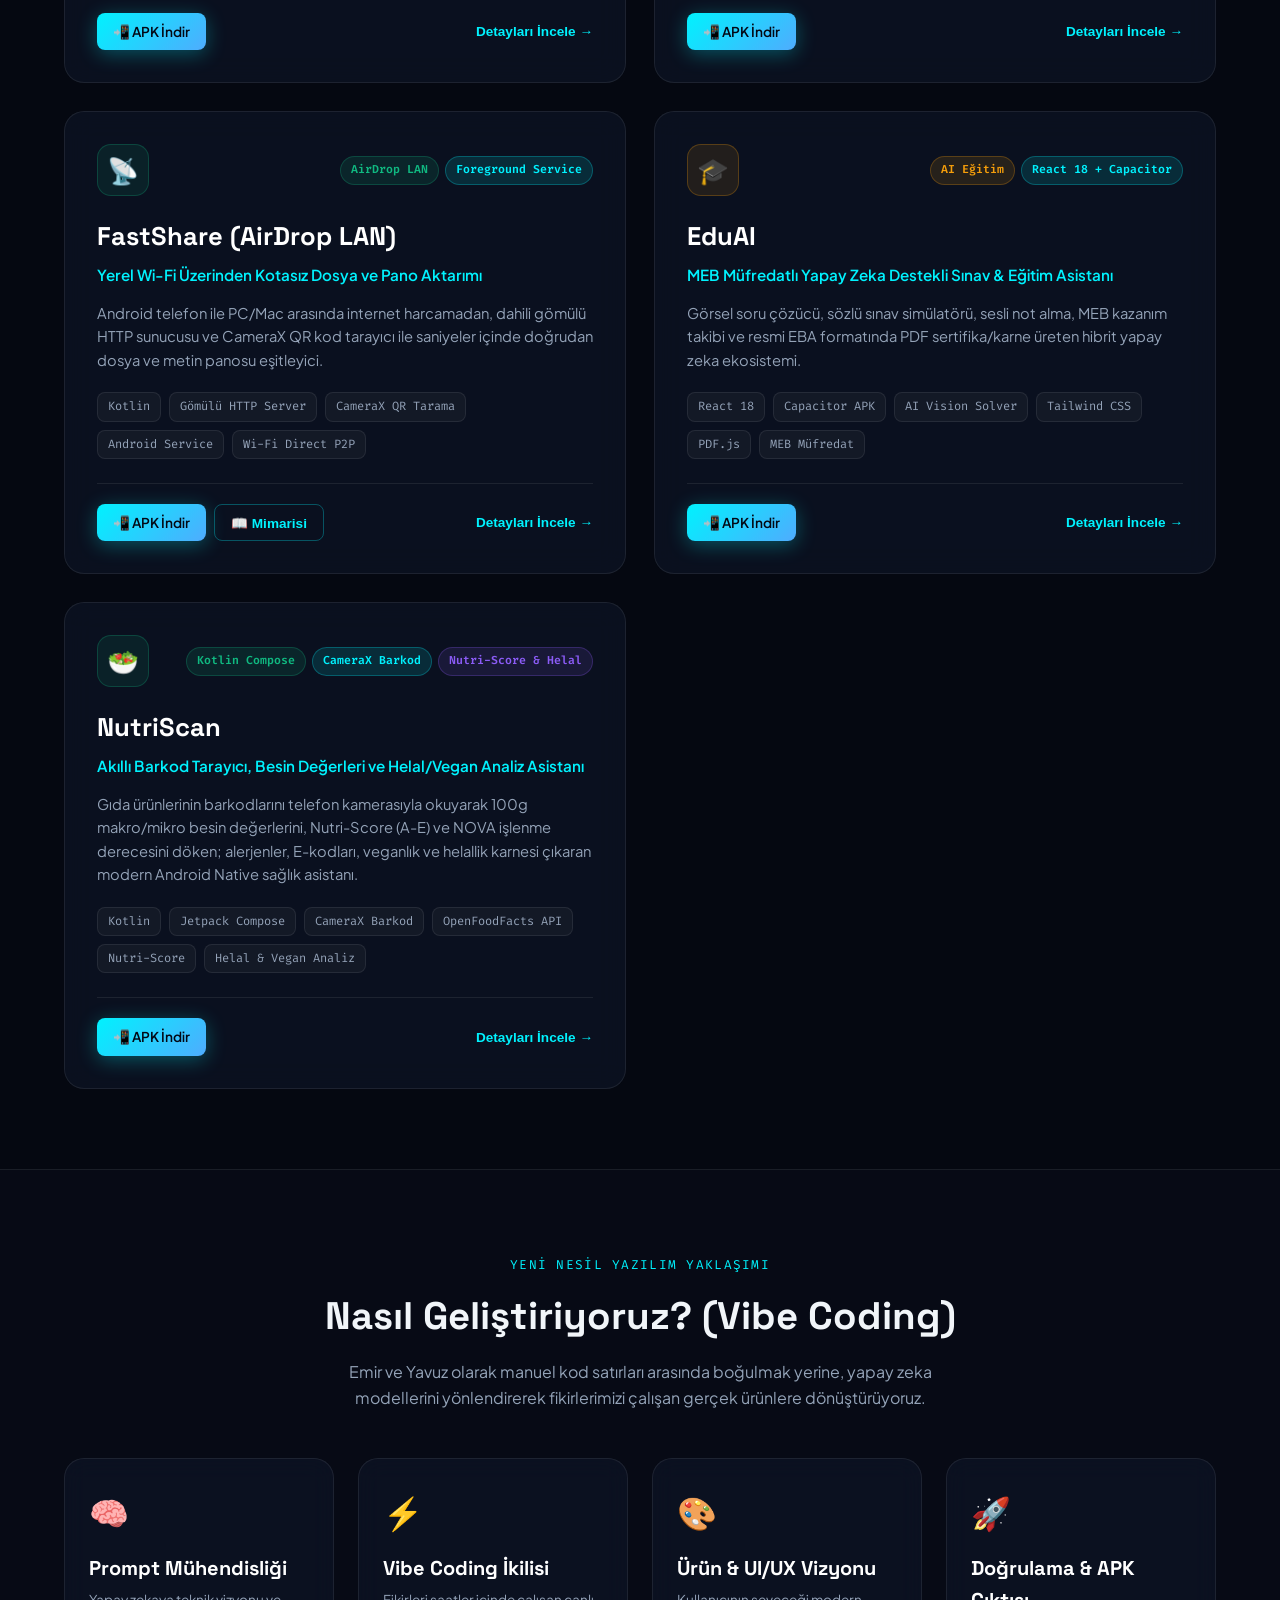
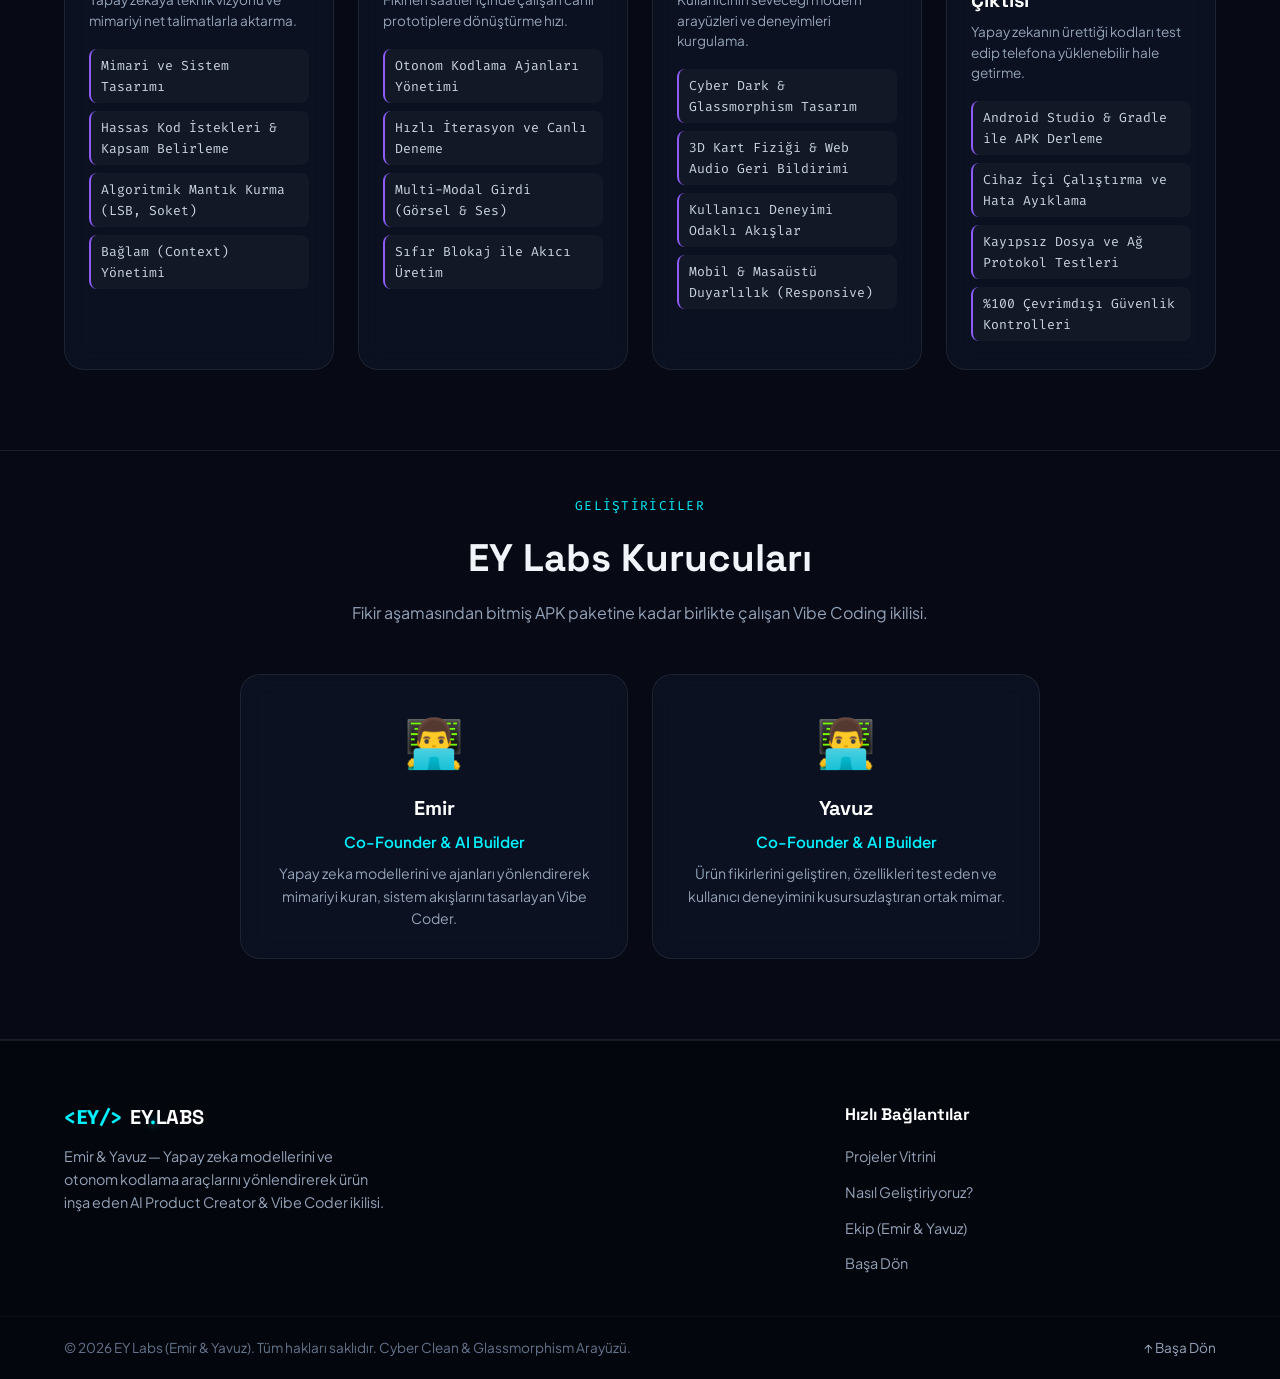
==== commit daef3500: "Add NutriScan (Android Native Jetpack Compose Food Scanner) to EY Labs portfolio" ====
--- a/index.html
+++ b/index.html
@@ -72,7 +72,7 @@
       <!-- İstatistik Sayaçları -->
       <div class="stats-grid">
         <div class="stat-card">
-          <div class="stat-number" data-target="4">4</div>
+          <div class="stat-number" data-target="5">5</div>
           <div class="stat-label">Tamamlanan Proje</div>
           <div class="stat-sub">Mobil & Web Ekosistemi</div>
         </div>
@@ -110,7 +110,7 @@
       <!-- Filtreleme ve Arama Çubuğu -->
       <div class="controls-bar">
         <div class="filter-tabs">
-          <button class="filter-btn active" data-filter="all">Tümü (4)</button>
+          <button class="filter-btn active" data-filter="all">Tümü (5)</button>
           <button class="filter-btn" data-filter="android">📱 Android Native</button>
           <button class="filter-btn" data-filter="web">💻 Modern Web</button>
           <button class="filter-btn" data-filter="security">🛡️ Siber Güvenlik</button>
@@ -285,6 +285,49 @@
               </a>
             </div>
             <button class="details-link-btn" onclick="openProjectModal('eduai')">
+              Detayları İncele →
+            </button>
+          </div>
+        </article>
+
+        <!-- PROJE 5: NUTRISCAN -->
+        <article class="project-card" data-tags="android ai" data-id="nutriscan">
+          <div class="card-glow"></div>
+          <div class="card-header">
+            <div class="project-icon-box green">
+              <span>🥗</span>
+            </div>
+            <div class="card-badges">
+              <span class="badge badge-green">Kotlin Compose</span>
+              <span class="badge badge-cyan">CameraX Barkod</span>
+              <span class="badge badge-purple">Nutri-Score & Helal</span>
+            </div>
+          </div>
+
+          <h3 class="project-title">NutriScan</h3>
+          <p class="project-tagline">Akıllı Barkod Tarayıcı, Besin Değerleri ve Helal/Vegan Analiz Asistanı</p>
+          <p class="project-desc">
+            Gıda ürünlerinin barkodlarını telefon kamerasıyla okuyarak 100g makro/mikro besin değerlerini, 
+            Nutri-Score (A-E) ve NOVA işlenme derecesini döken; alerjenler, E-kodları, veganlık ve helallik 
+            karnesi çıkaran modern Android Native sağlık asistanı.
+          </p>
+
+          <div class="tech-tags">
+            <span class="tech-pill">Kotlin</span>
+            <span class="tech-pill">Jetpack Compose</span>
+            <span class="tech-pill">CameraX Barkod</span>
+            <span class="tech-pill">OpenFoodFacts API</span>
+            <span class="tech-pill">Nutri-Score</span>
+            <span class="tech-pill">Helal & Vegan Analiz</span>
+          </div>
+
+          <div class="card-footer">
+            <div class="action-buttons">
+              <a href="apks/NutriScan.apk" download="NutriScan.apk" class="btn btn-primary btn-sm">
+                <span>📲 APK İndir</span>
+              </a>
+            </div>
+            <button class="details-link-btn" onclick="openProjectModal('nutriscan')">
               Detayları İncele →
             </button>
           </div>
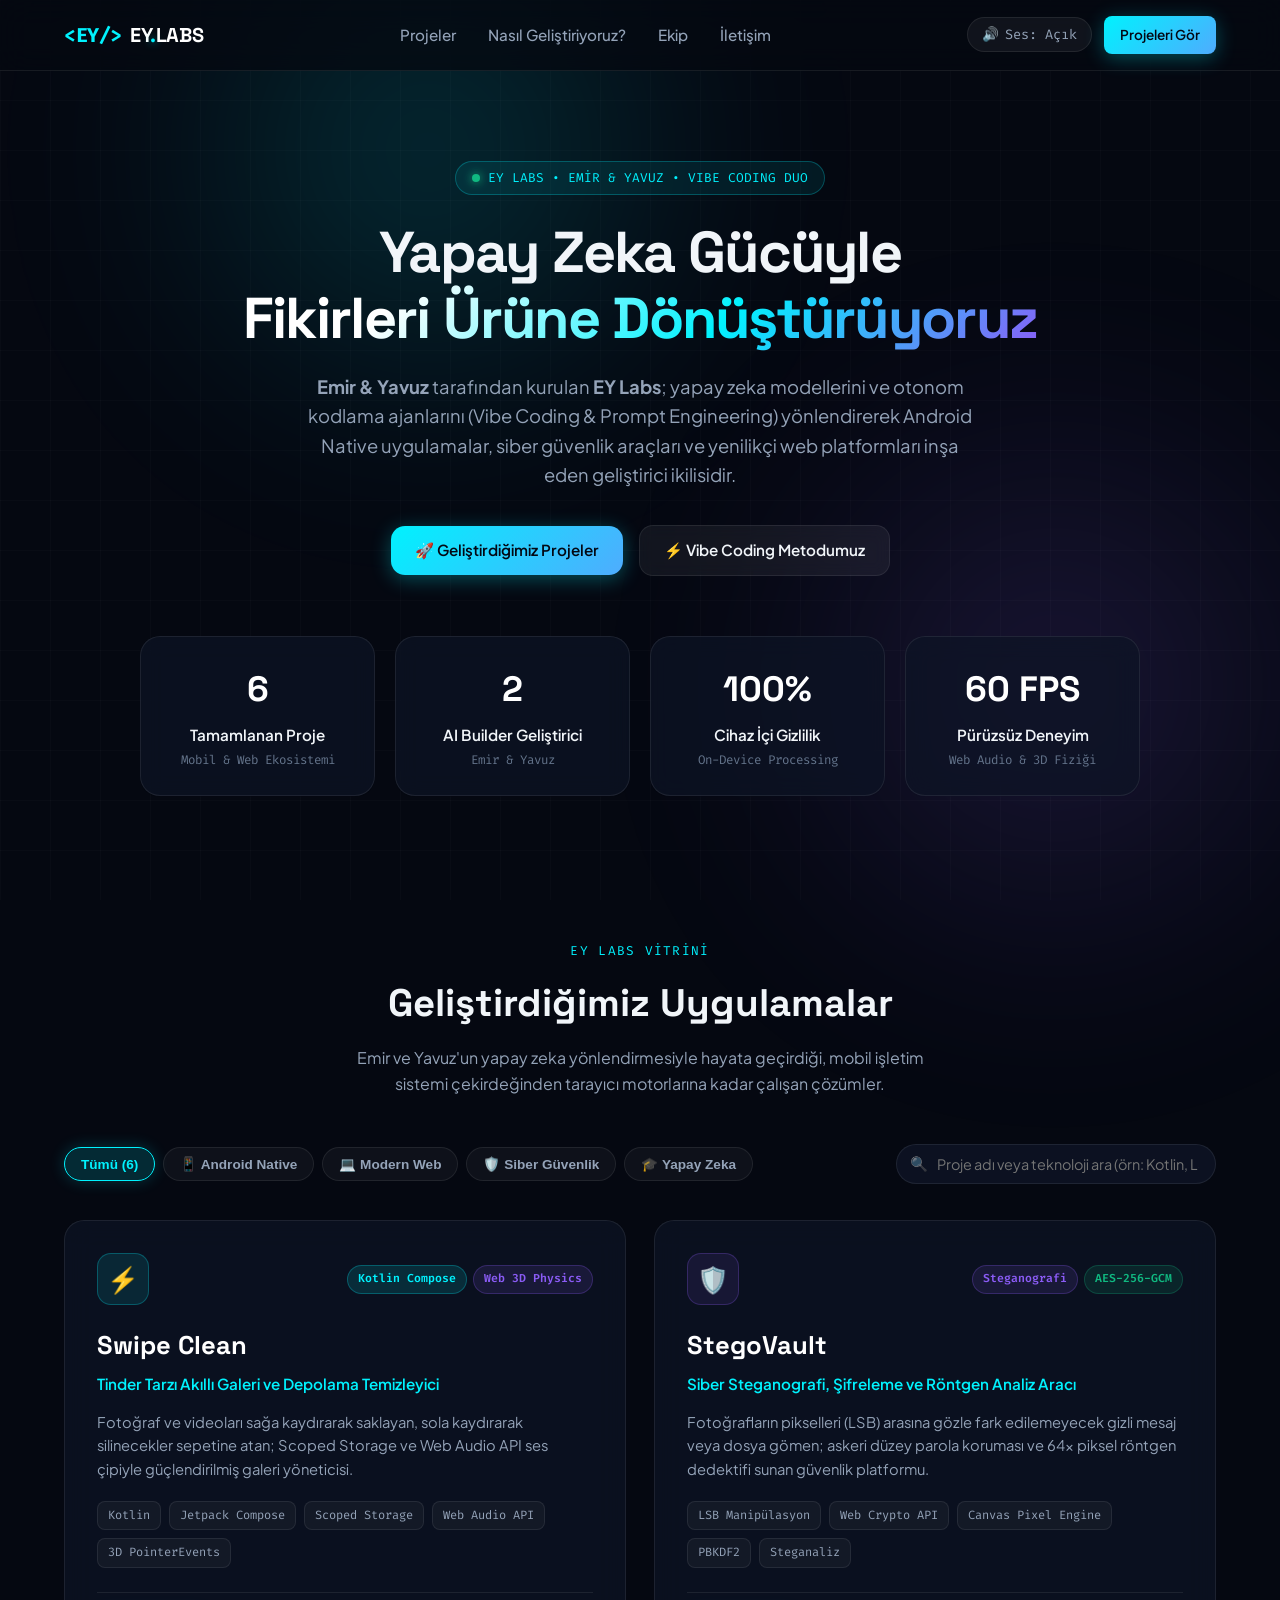
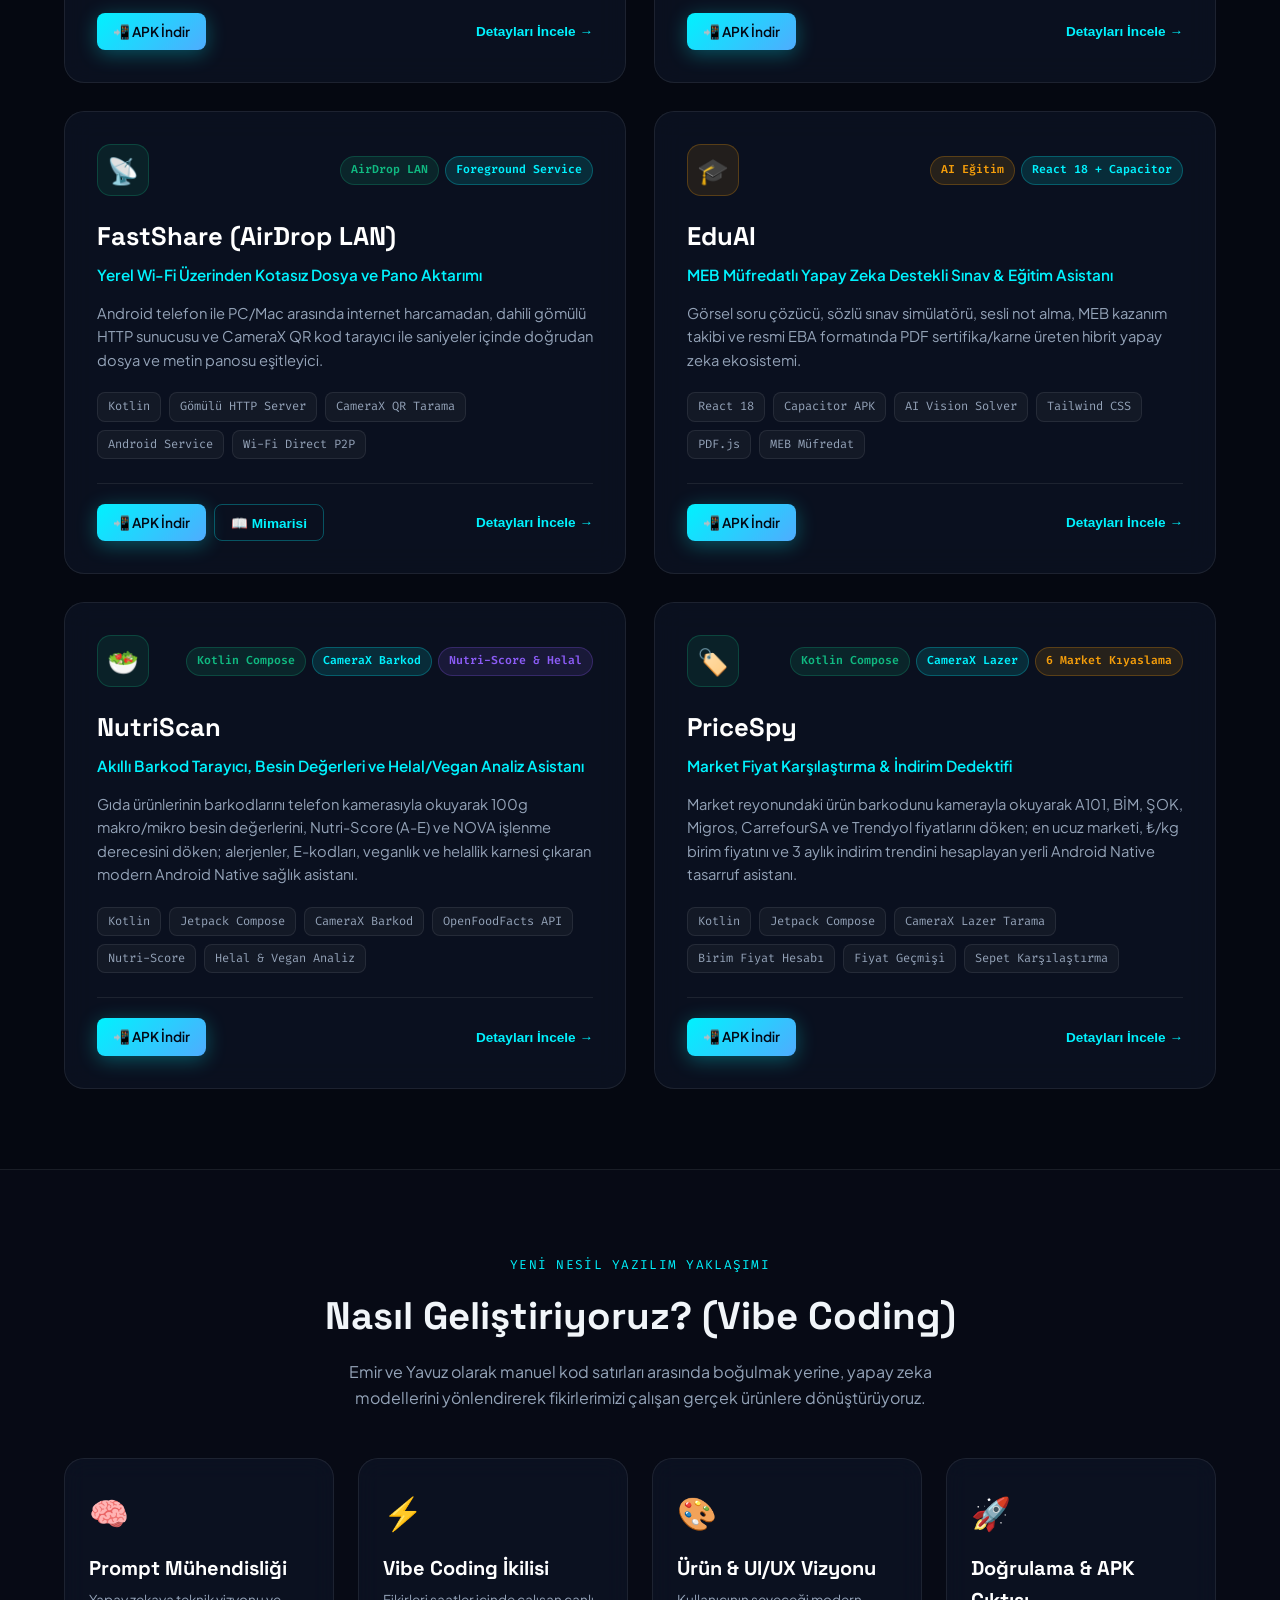
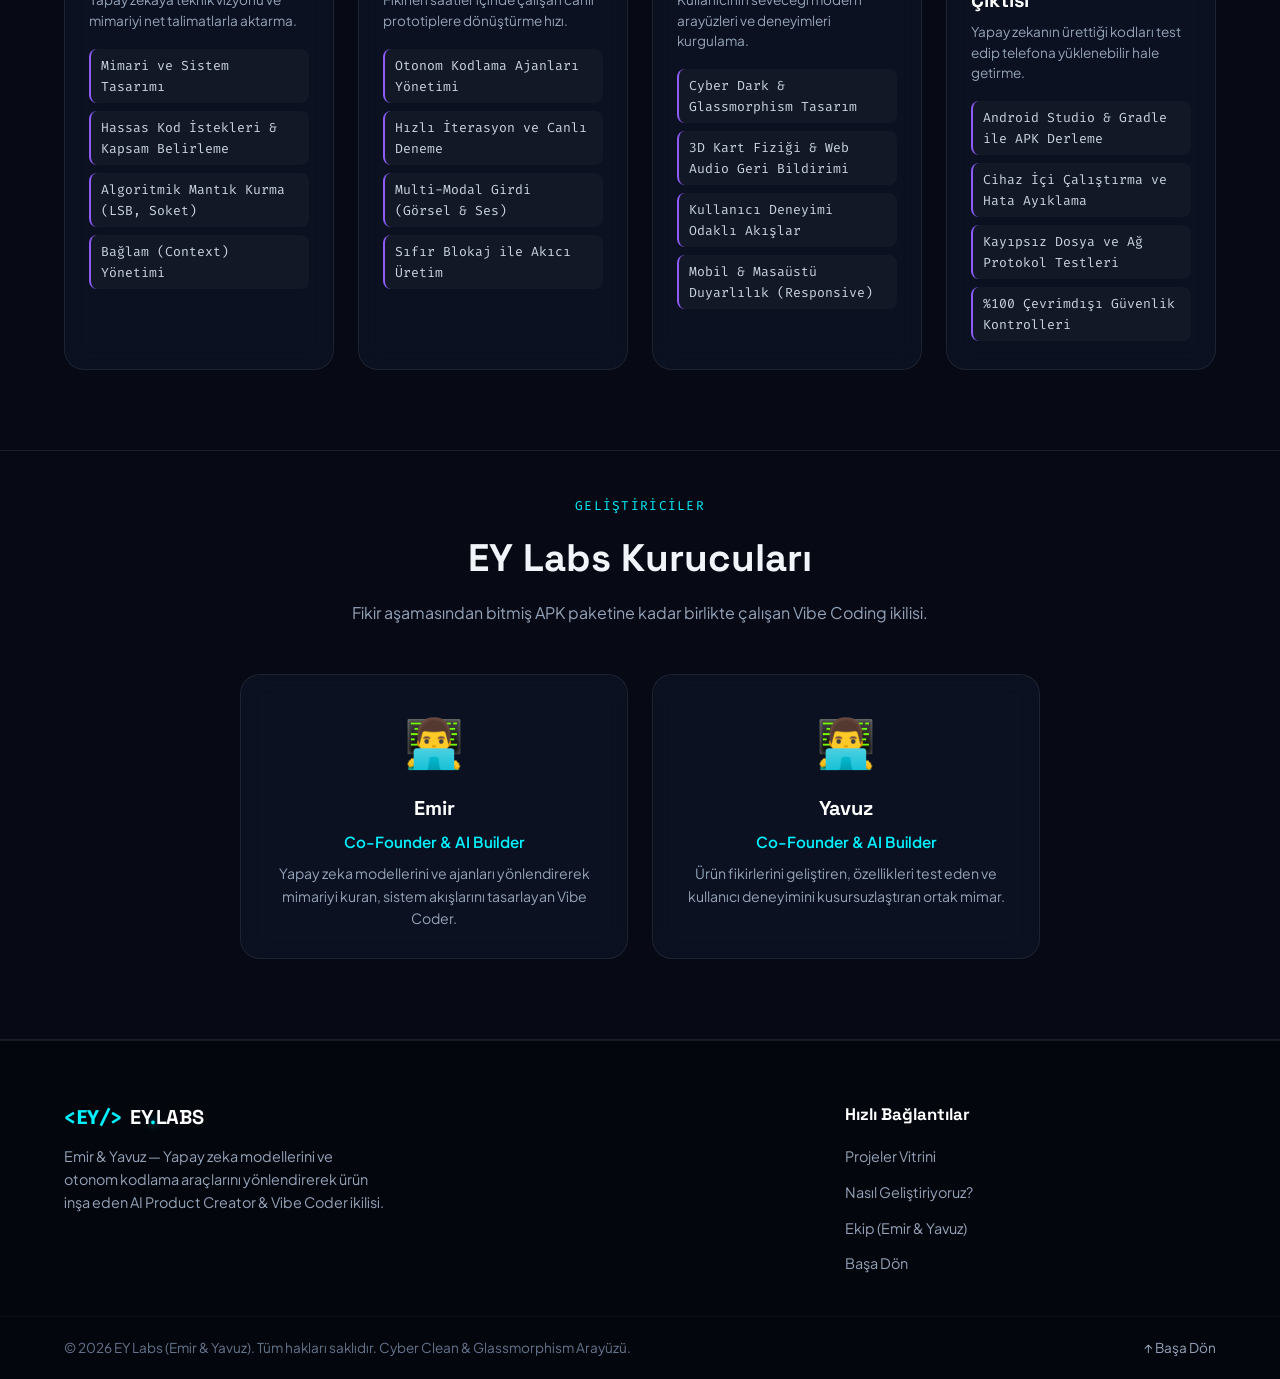
==== commit 14e8a413: "Add PriceSpy (Native Android Market Price Comparison) to EY Labs portfolio" ====
--- a/index.html
+++ b/index.html
@@ -72,7 +72,7 @@
       <!-- İstatistik Sayaçları -->
       <div class="stats-grid">
         <div class="stat-card">
-          <div class="stat-number" data-target="5">5</div>
+          <div class="stat-number" data-target="6">6</div>
           <div class="stat-label">Tamamlanan Proje</div>
           <div class="stat-sub">Mobil & Web Ekosistemi</div>
         </div>
@@ -110,7 +110,7 @@
       <!-- Filtreleme ve Arama Çubuğu -->
       <div class="controls-bar">
         <div class="filter-tabs">
-          <button class="filter-btn active" data-filter="all">Tümü (5)</button>
+          <button class="filter-btn active" data-filter="all">Tümü (6)</button>
           <button class="filter-btn" data-filter="android">📱 Android Native</button>
           <button class="filter-btn" data-filter="web">💻 Modern Web</button>
           <button class="filter-btn" data-filter="security">🛡️ Siber Güvenlik</button>
@@ -160,7 +160,7 @@
                 <span>📲 APK İndir</span>
               </a>
             </div>
-            <button class="details-link-btn" onclick="openProjectModal('swipeclean')">
+            <button class="details-link-btn" data-modal="swipeclean" onclick="openProjectModal('swipeclean')">
               Detayları İncele →
             </button>
           </div>
@@ -200,7 +200,7 @@
                 <span>📲 APK İndir</span>
               </a>
             </div>
-            <button class="details-link-btn" onclick="openProjectModal('stegovault')">
+            <button class="details-link-btn" data-modal="stegovault" onclick="openProjectModal('stegovault')">
               Detayları İncele →
             </button>
           </div>
@@ -243,7 +243,7 @@
                 <span>📖 Mimarisi</span>
               </button>
             </div>
-            <button class="details-link-btn" onclick="openProjectModal('fastshare')">
+            <button class="details-link-btn" data-modal="fastshare" onclick="openProjectModal('fastshare')">
               Detayları İncele →
             </button>
           </div>
@@ -284,7 +284,7 @@
                 <span>📲 APK İndir</span>
               </a>
             </div>
-            <button class="details-link-btn" onclick="openProjectModal('eduai')">
+            <button class="details-link-btn" data-modal="eduai" onclick="openProjectModal('eduai')">
               Detayları İncele →
             </button>
           </div>
@@ -327,7 +327,50 @@
                 <span>📲 APK İndir</span>
               </a>
             </div>
-            <button class="details-link-btn" onclick="openProjectModal('nutriscan')">
+            <button class="details-link-btn" data-modal="nutriscan" onclick="openProjectModal('nutriscan')">
+              Detayları İncele →
+            </button>
+          </div>
+        </article>
+
+        <!-- PROJE 6: PRICESPY -->
+        <article class="project-card" data-tags="android ai" data-id="pricespy">
+          <div class="card-glow"></div>
+          <div class="card-header">
+            <div class="project-icon-box green">
+              <span>🏷️</span>
+            </div>
+            <div class="card-badges">
+              <span class="badge badge-green">Kotlin Compose</span>
+              <span class="badge badge-cyan">CameraX Lazer</span>
+              <span class="badge badge-amber">6 Market Kıyaslama</span>
+            </div>
+          </div>
+
+          <h3 class="project-title">PriceSpy</h3>
+          <p class="project-tagline">Market Fiyat Karşılaştırma & İndirim Dedektifi</p>
+          <p class="project-desc">
+            Market reyonundaki ürün barkodunu kamerayla okuyarak A101, BİM, ŞOK, 
+            Migros, CarrefourSA ve Trendyol fiyatlarını döken; en ucuz marketi, ₺/kg birim fiyatını 
+            ve 3 aylık indirim trendini hesaplayan yerli Android Native tasarruf asistanı.
+          </p>
+
+          <div class="tech-tags">
+            <span class="tech-pill">Kotlin</span>
+            <span class="tech-pill">Jetpack Compose</span>
+            <span class="tech-pill">CameraX Lazer Tarama</span>
+            <span class="tech-pill">Birim Fiyat Hesabı</span>
+            <span class="tech-pill">Fiyat Geçmişi</span>
+            <span class="tech-pill">Sepet Karşılaştırma</span>
+          </div>
+
+          <div class="card-footer">
+            <div class="action-buttons">
+              <a href="apks/PriceSpy.apk" download="PriceSpy.apk" class="btn btn-primary btn-sm">
+                <span>📲 APK İndir</span>
+              </a>
+            </div>
+            <button class="details-link-btn" data-modal="pricespy" onclick="openProjectModal('pricespy')">
               Detayları İncele →
             </button>
           </div>
@@ -486,6 +529,6 @@
     <span class="toast-message">İşlem başarılı!</span>
   </div>
 
-  <script src="app.js"></script>
+  <script src="app.js?v=2.6"></script>
 </body>
 </html>
--- a/style.css
+++ b/style.css
@@ -872,9 +872,9 @@
 .modal-backdrop {
   position: fixed;
   inset: 0;
-  background: rgba(3, 5, 12, 0.8);
-  backdrop-filter: blur(8px);
-  z-index: 1000;
+  background: rgba(3, 5, 12, 0.85);
+  backdrop-filter: blur(10px);
+  z-index: 99999;
   display: flex;
   align-items: center;
   justify-content: center;
@@ -1046,4 +1046,6 @@
   .stack-categories-grid { grid-template-columns: 1fr; }
   .stats-grid { grid-template-columns: 1fr; }
   .export-header { flex-direction: column; align-items: flex-start; }
-}
+  .modal-box { padding: 24px 18px; max-height: 90vh; }
+  .modal-title { font-size: 1.5rem; }
+}
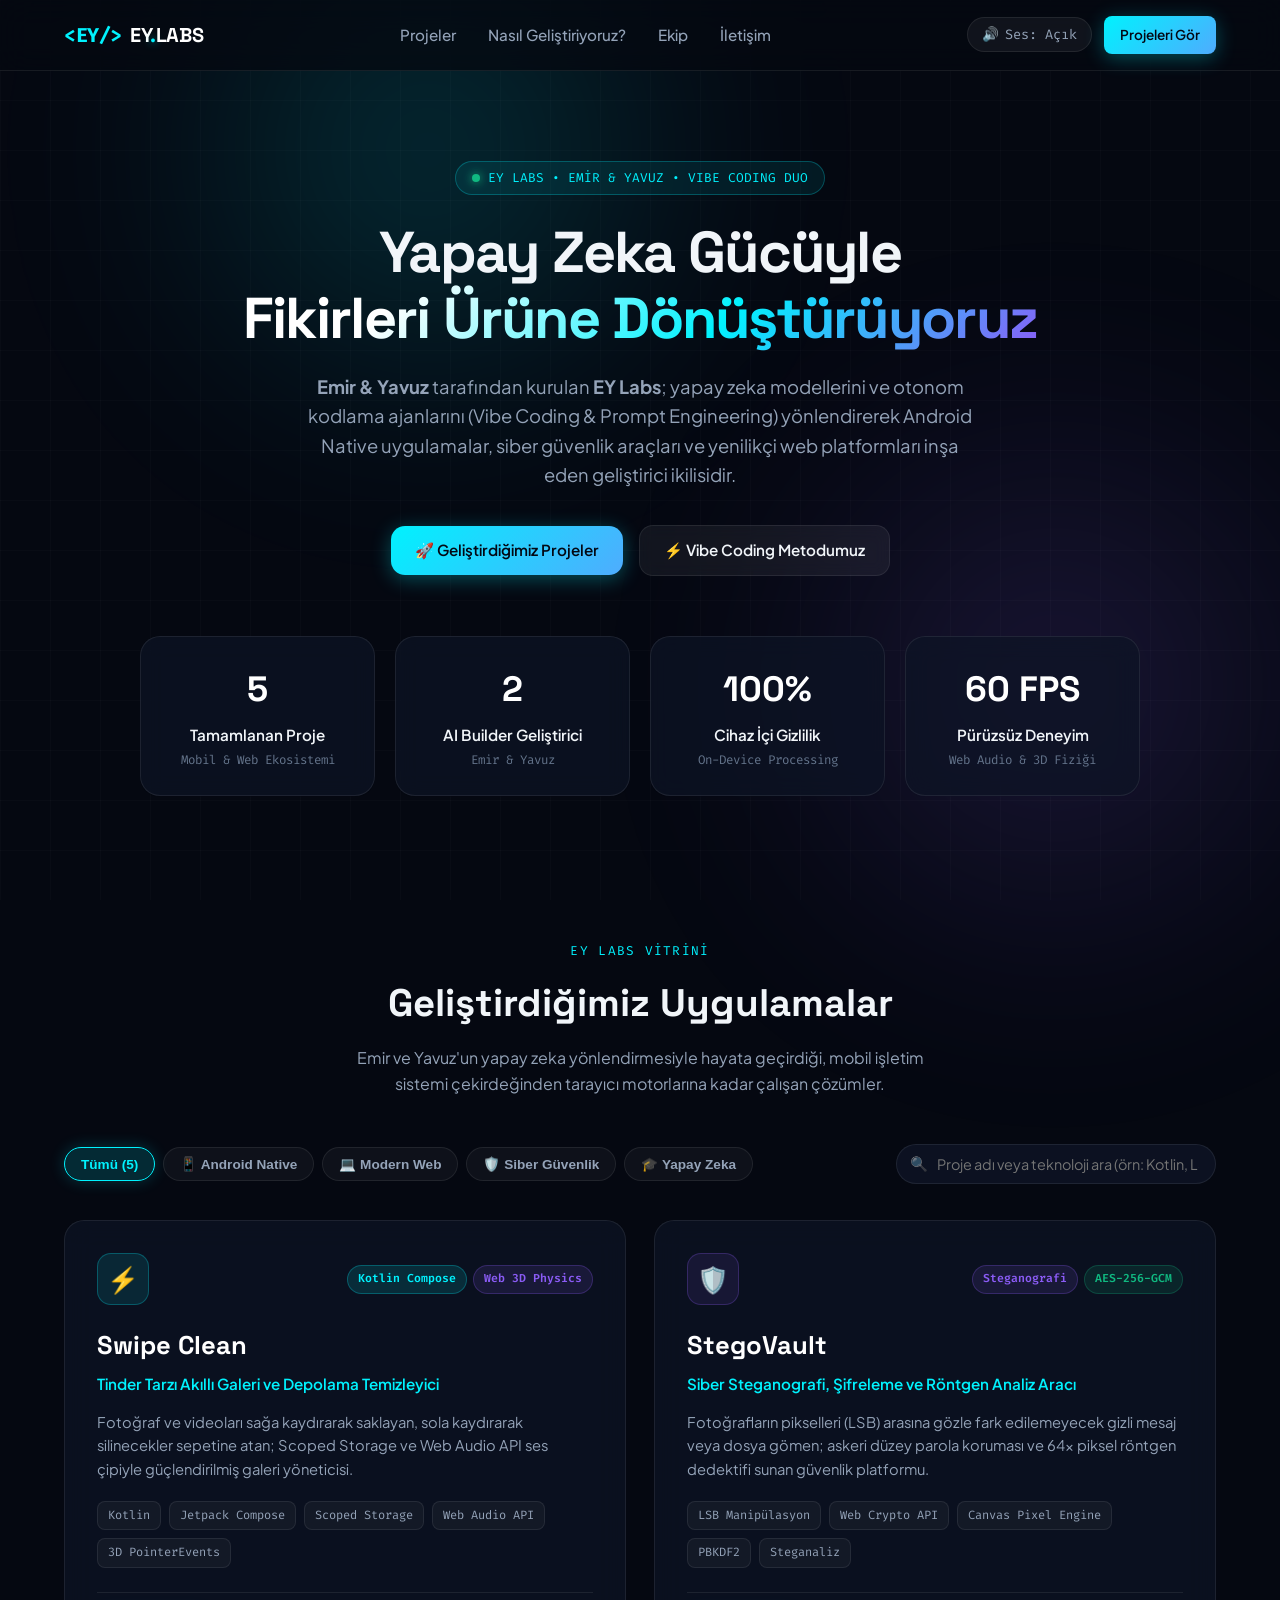
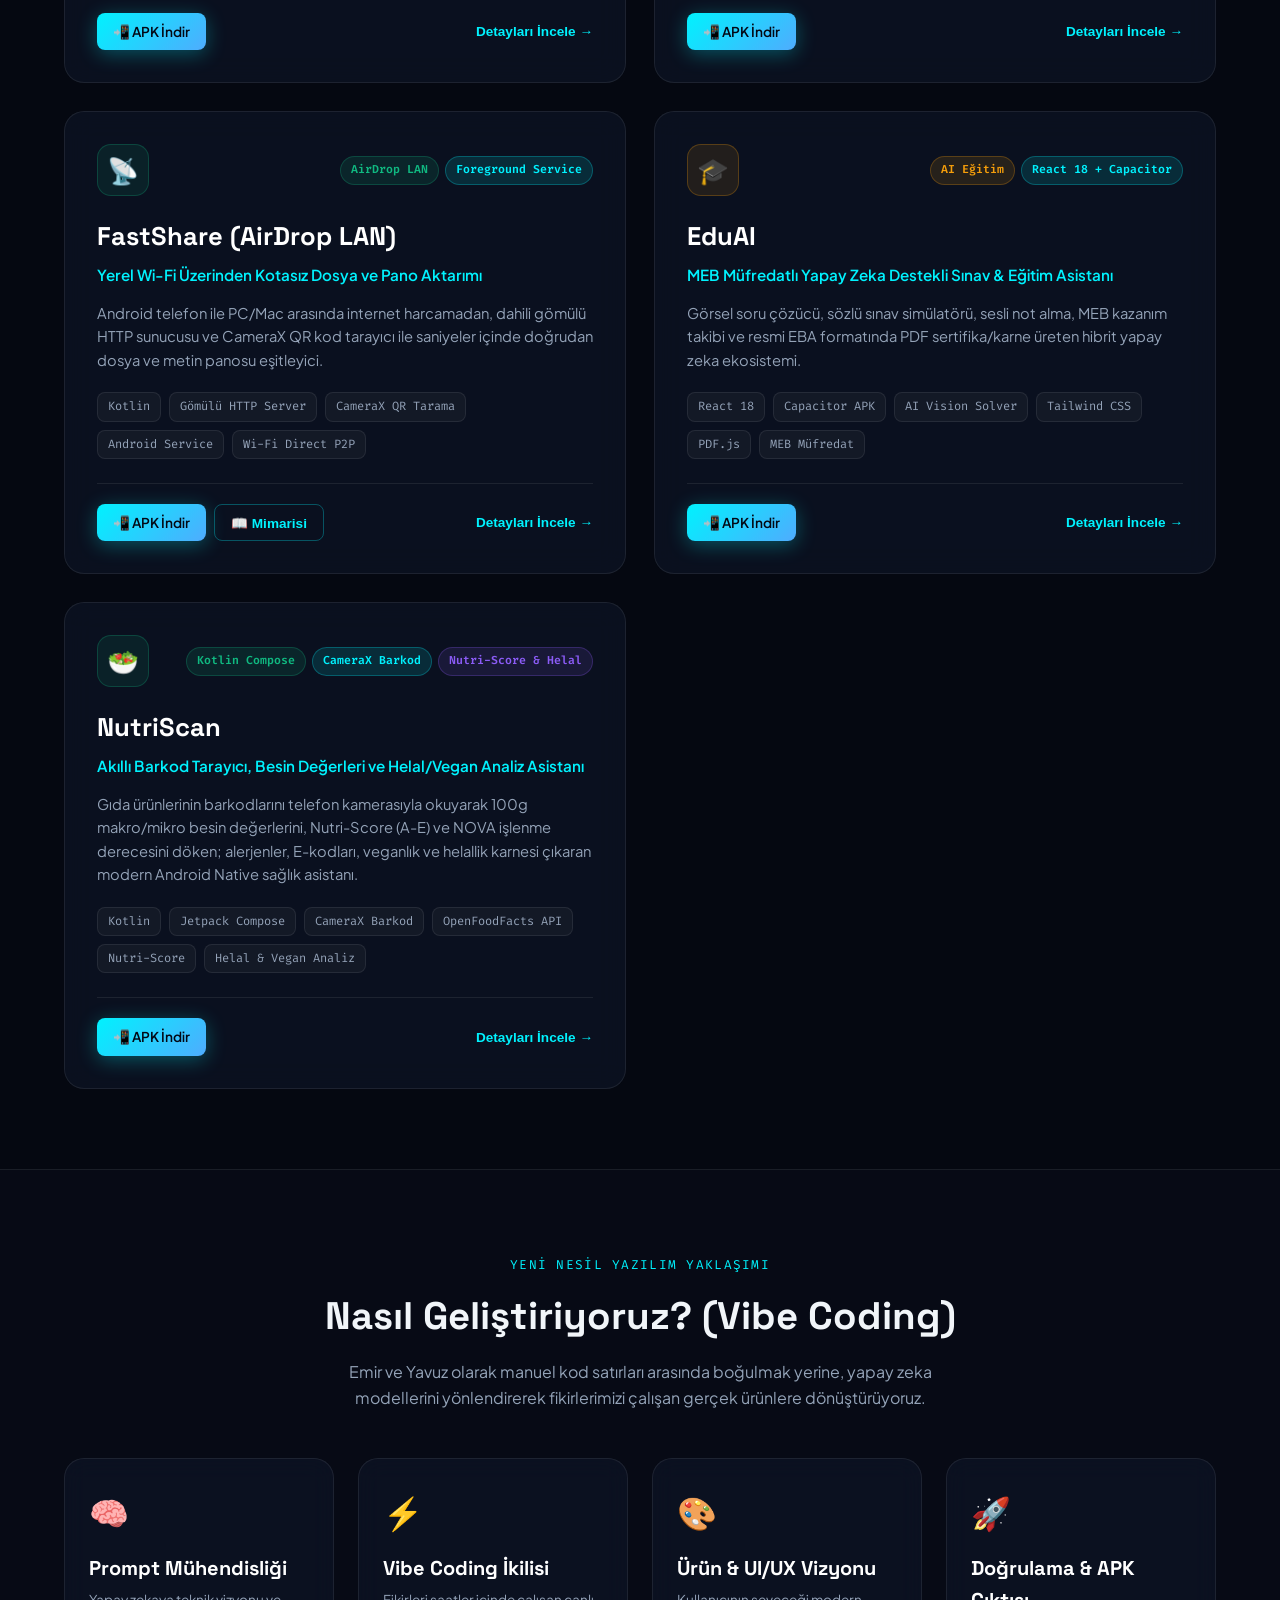
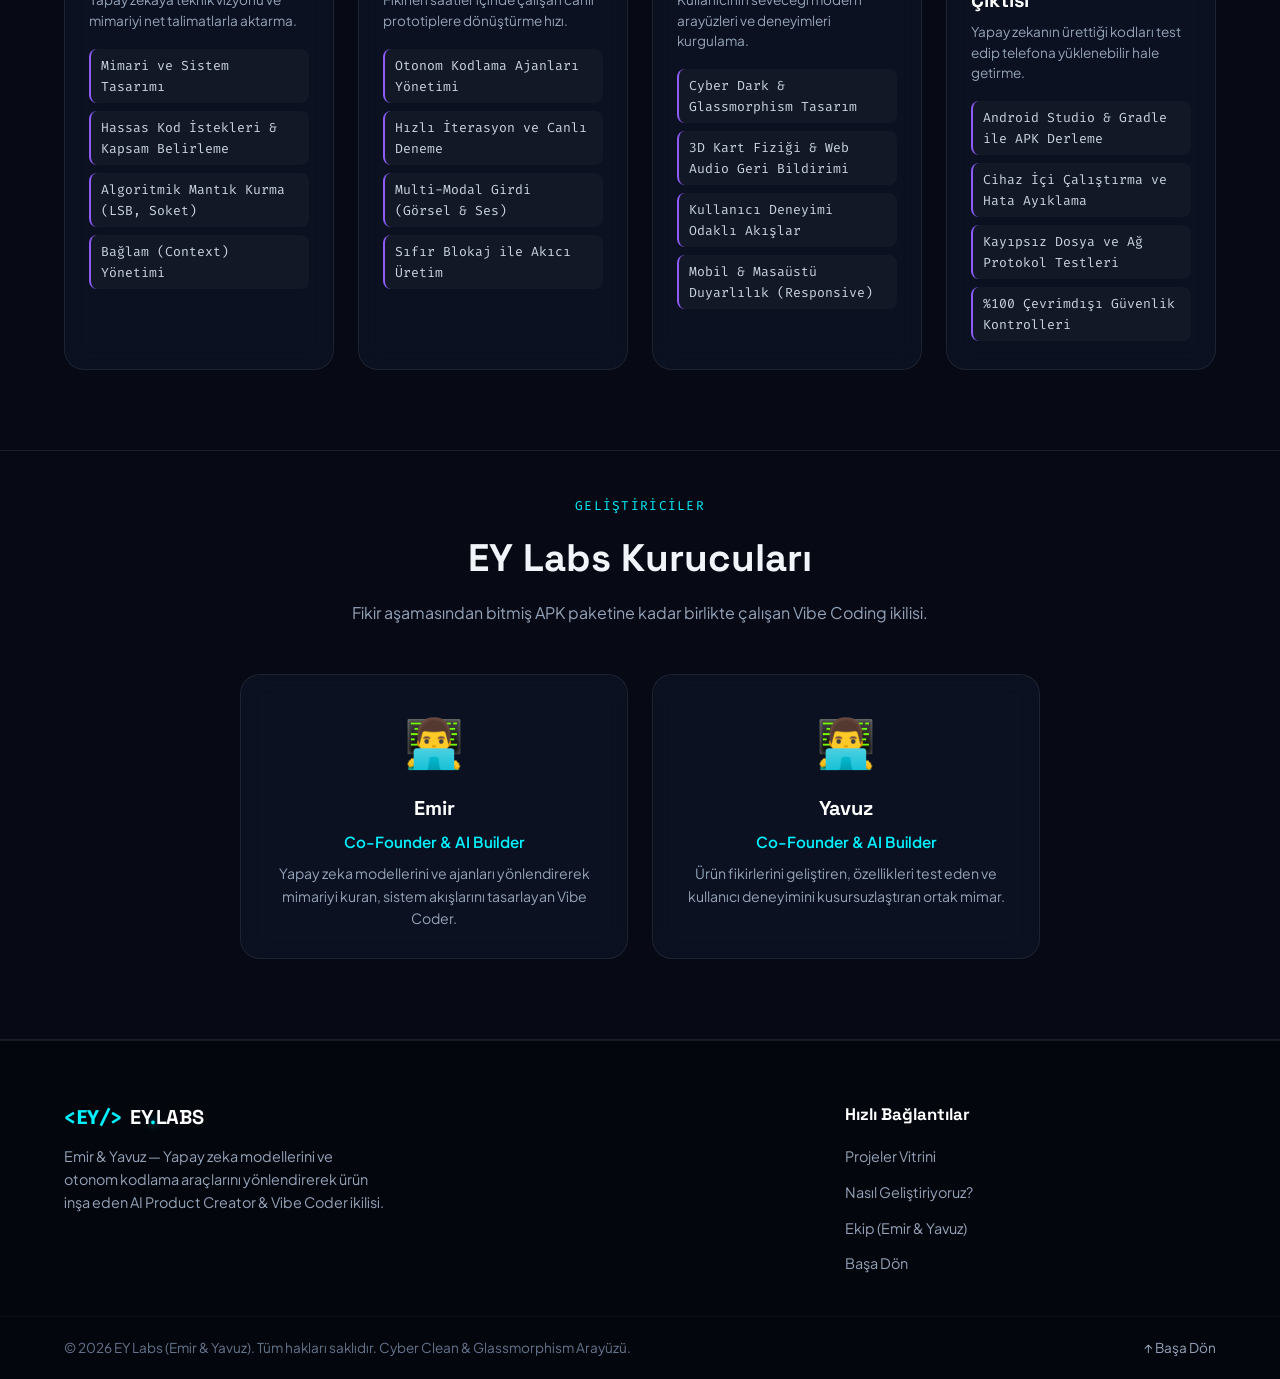
==== commit 83767985: "Remove PriceSpy from portfolio (keep 5 core apps: SwipeClean, StegoVault, FastShare, EduAI, NutriSca" ====
--- a/index.html
+++ b/index.html
@@ -72,7 +72,7 @@
       <!-- İstatistik Sayaçları -->
       <div class="stats-grid">
         <div class="stat-card">
-          <div class="stat-number" data-target="6">6</div>
+          <div class="stat-number" data-target="5">5</div>
           <div class="stat-label">Tamamlanan Proje</div>
           <div class="stat-sub">Mobil & Web Ekosistemi</div>
         </div>
@@ -110,7 +110,7 @@
       <!-- Filtreleme ve Arama Çubuğu -->
       <div class="controls-bar">
         <div class="filter-tabs">
-          <button class="filter-btn active" data-filter="all">Tümü (6)</button>
+          <button class="filter-btn active" data-filter="all">Tümü (5)</button>
           <button class="filter-btn" data-filter="android">📱 Android Native</button>
           <button class="filter-btn" data-filter="web">💻 Modern Web</button>
           <button class="filter-btn" data-filter="security">🛡️ Siber Güvenlik</button>
@@ -328,49 +328,6 @@
               </a>
             </div>
             <button class="details-link-btn" data-modal="nutriscan" onclick="openProjectModal('nutriscan')">
-              Detayları İncele →
-            </button>
-          </div>
-        </article>
-
-        <!-- PROJE 6: PRICESPY -->
-        <article class="project-card" data-tags="android ai" data-id="pricespy">
-          <div class="card-glow"></div>
-          <div class="card-header">
-            <div class="project-icon-box green">
-              <span>🏷️</span>
-            </div>
-            <div class="card-badges">
-              <span class="badge badge-green">Kotlin Compose</span>
-              <span class="badge badge-cyan">CameraX Lazer</span>
-              <span class="badge badge-amber">6 Market Kıyaslama</span>
-            </div>
-          </div>
-
-          <h3 class="project-title">PriceSpy</h3>
-          <p class="project-tagline">Market Fiyat Karşılaştırma & İndirim Dedektifi</p>
-          <p class="project-desc">
-            Market reyonundaki ürün barkodunu kamerayla okuyarak A101, BİM, ŞOK, 
-            Migros, CarrefourSA ve Trendyol fiyatlarını döken; en ucuz marketi, ₺/kg birim fiyatını 
-            ve 3 aylık indirim trendini hesaplayan yerli Android Native tasarruf asistanı.
-          </p>
-
-          <div class="tech-tags">
-            <span class="tech-pill">Kotlin</span>
-            <span class="tech-pill">Jetpack Compose</span>
-            <span class="tech-pill">CameraX Lazer Tarama</span>
-            <span class="tech-pill">Birim Fiyat Hesabı</span>
-            <span class="tech-pill">Fiyat Geçmişi</span>
-            <span class="tech-pill">Sepet Karşılaştırma</span>
-          </div>
-
-          <div class="card-footer">
-            <div class="action-buttons">
-              <a href="apks/PriceSpy.apk" download="PriceSpy.apk" class="btn btn-primary btn-sm">
-                <span>📲 APK İndir</span>
-              </a>
-            </div>
-            <button class="details-link-btn" data-modal="pricespy" onclick="openProjectModal('pricespy')">
               Detayları İncele →
             </button>
           </div>
@@ -529,6 +486,6 @@
     <span class="toast-message">İşlem başarılı!</span>
   </div>
 
-  <script src="app.js?v=2.6"></script>
+  <script src="app.js?v=2.7"></script>
 </body>
 </html>
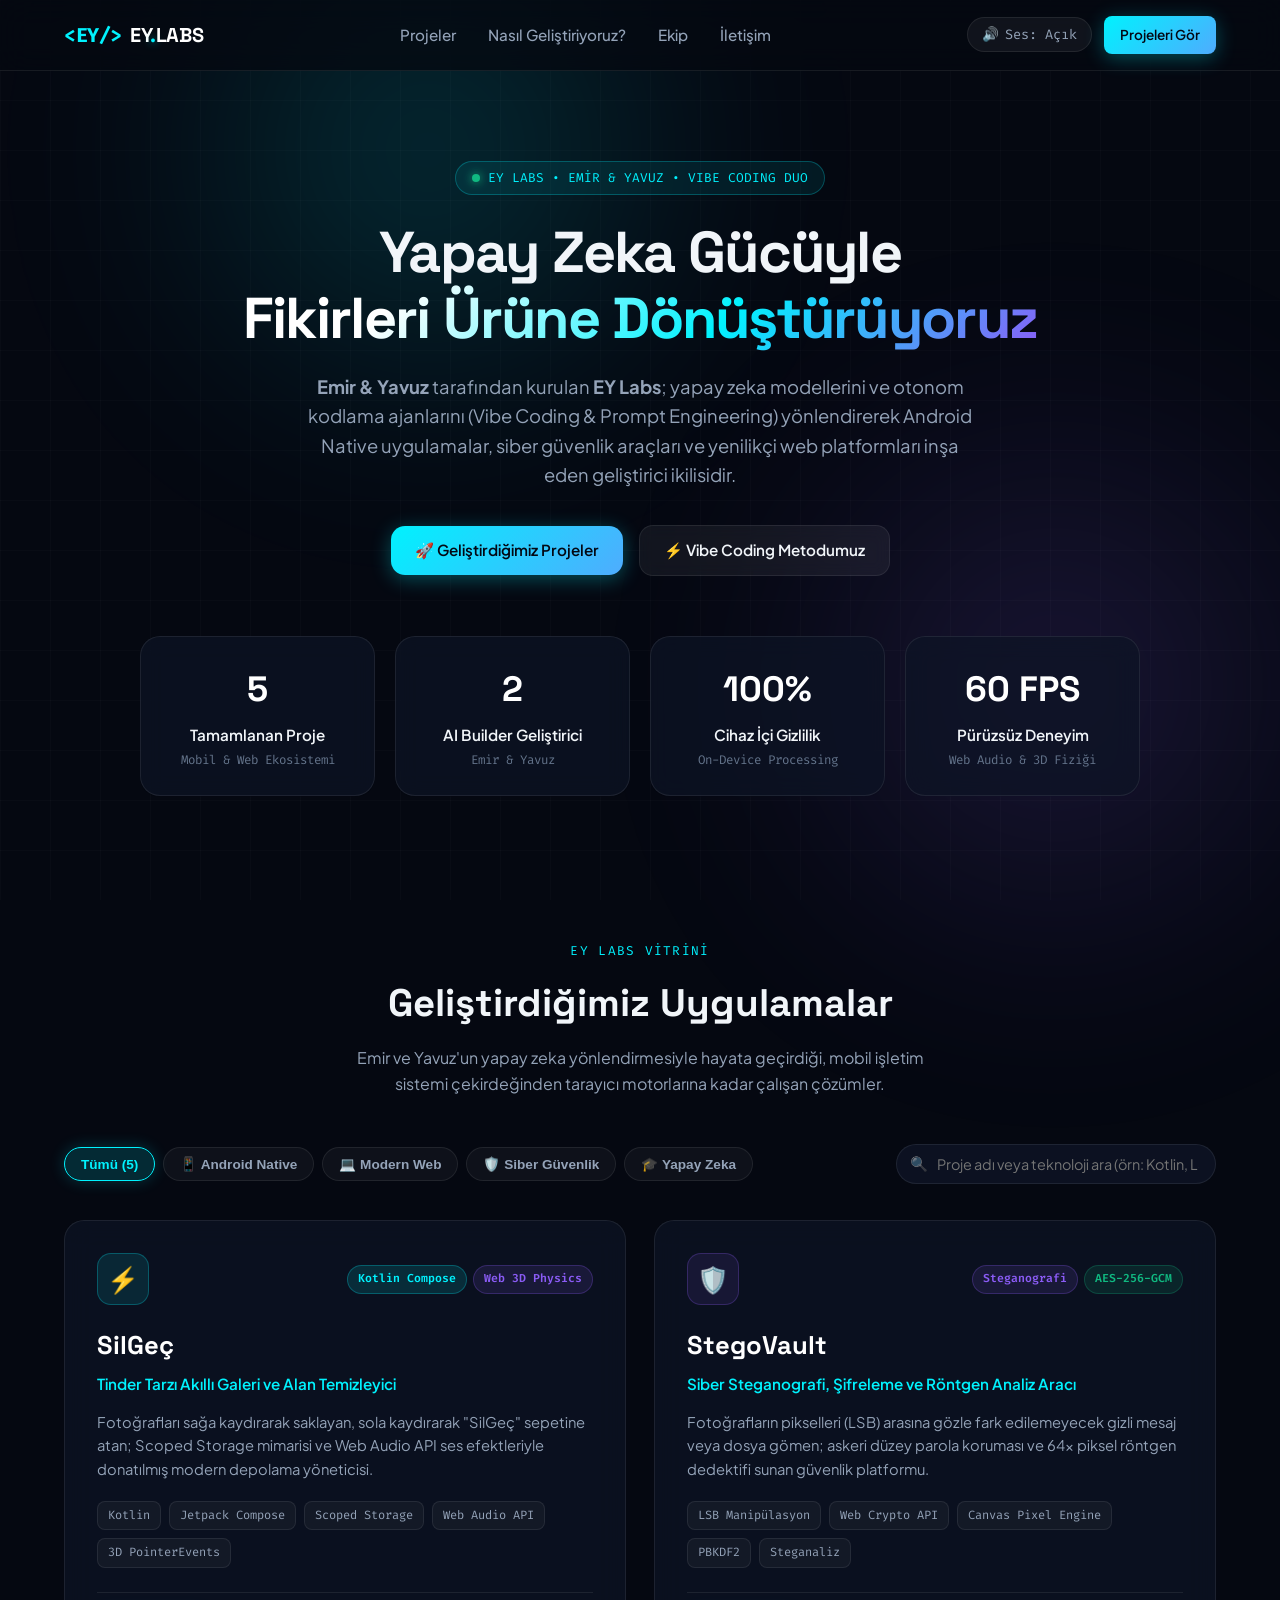
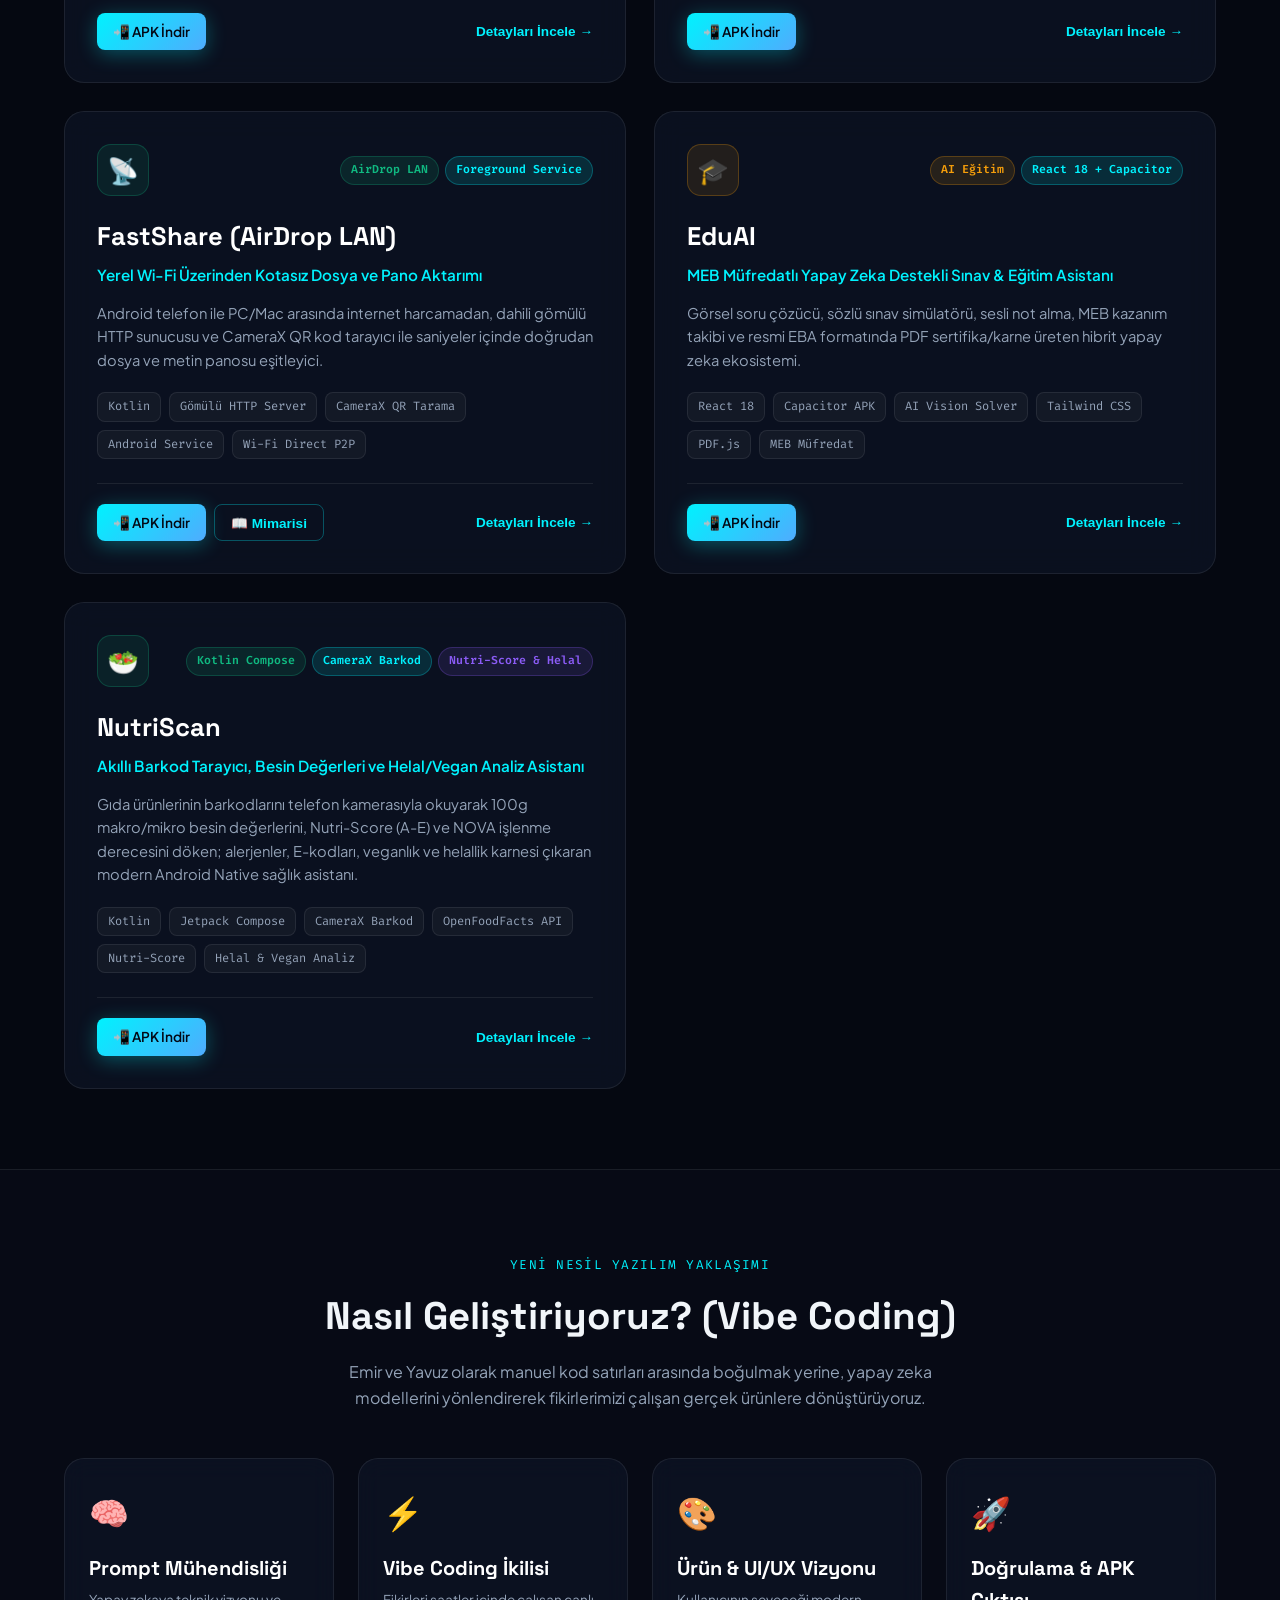
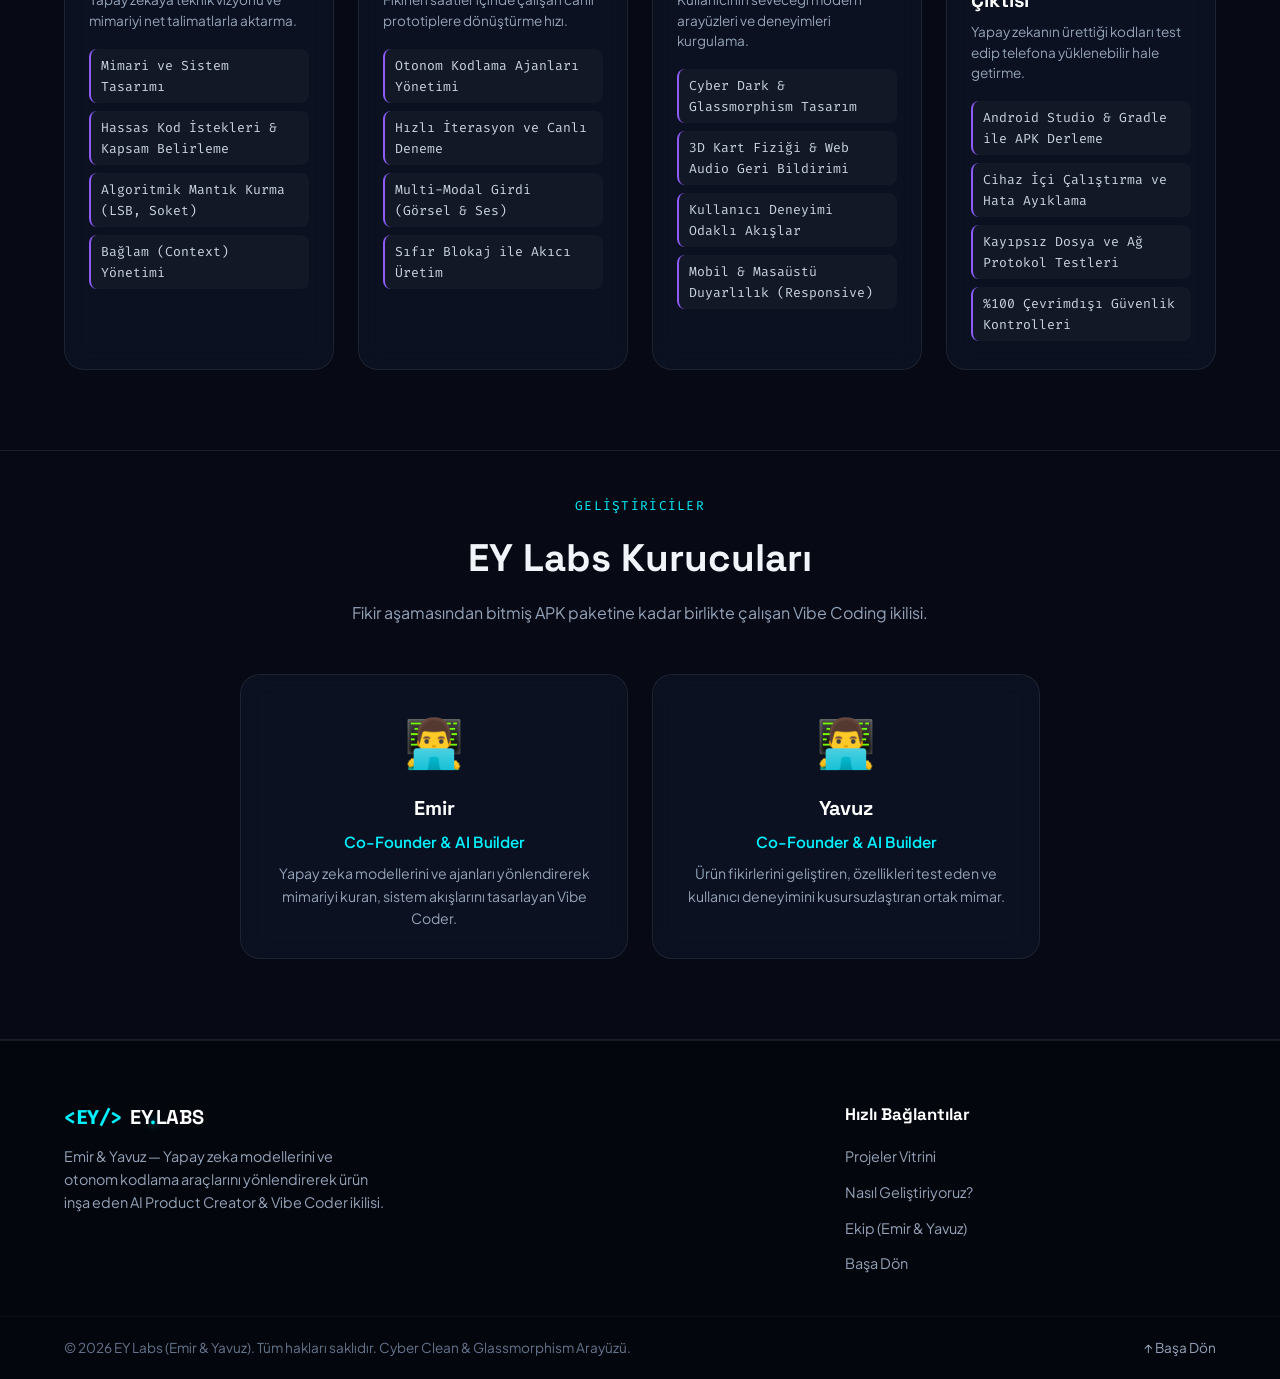
==== commit 47610a39: "Rebrand SwipeClean to SilGeç across portfolio, add SilGec.apk" ====
--- a/index.html
+++ b/index.html
@@ -126,7 +126,7 @@
       <!-- Proje Kartları Izgarası -->
       <div class="projects-grid" id="projectsGrid">
         
-        <!-- PROJE 1: SWIPE CLEAN -->
+        <!-- PROJE 1: SILGEC -->
         <article class="project-card" data-tags="android web" data-id="swipeclean">
           <div class="card-glow"></div>
           <div class="card-header">
@@ -139,11 +139,11 @@
             </div>
           </div>
 
-          <h3 class="project-title">Swipe Clean</h3>
-          <p class="project-tagline">Tinder Tarzı Akıllı Galeri ve Depolama Temizleyici</p>
+          <h3 class="project-title">SilGeç</h3>
+          <p class="project-tagline">Tinder Tarzı Akıllı Galeri ve Alan Temizleyici</p>
           <p class="project-desc">
-            Fotoğraf ve videoları sağa kaydırarak saklayan, sola kaydırarak silinecekler sepetine atan; 
-            Scoped Storage ve Web Audio API ses çipiyle güçlendirilmiş galeri yöneticisi.
+            Fotoğrafları sağa kaydırarak saklayan, sola kaydırarak "SilGeç" sepetine atan; 
+            Scoped Storage mimarisi ve Web Audio API ses efektleriyle donatılmış modern depolama yöneticisi.
           </p>
 
           <div class="tech-tags">
@@ -156,7 +156,7 @@
 
           <div class="card-footer">
             <div class="action-buttons">
-              <a href="apks/SwipeClean.apk" download="SwipeClean.apk" class="btn btn-primary btn-sm">
+              <a href="apks/SilGec.apk" download="SilGec.apk" class="btn btn-primary btn-sm">
                 <span>📲 APK İndir</span>
               </a>
             </div>
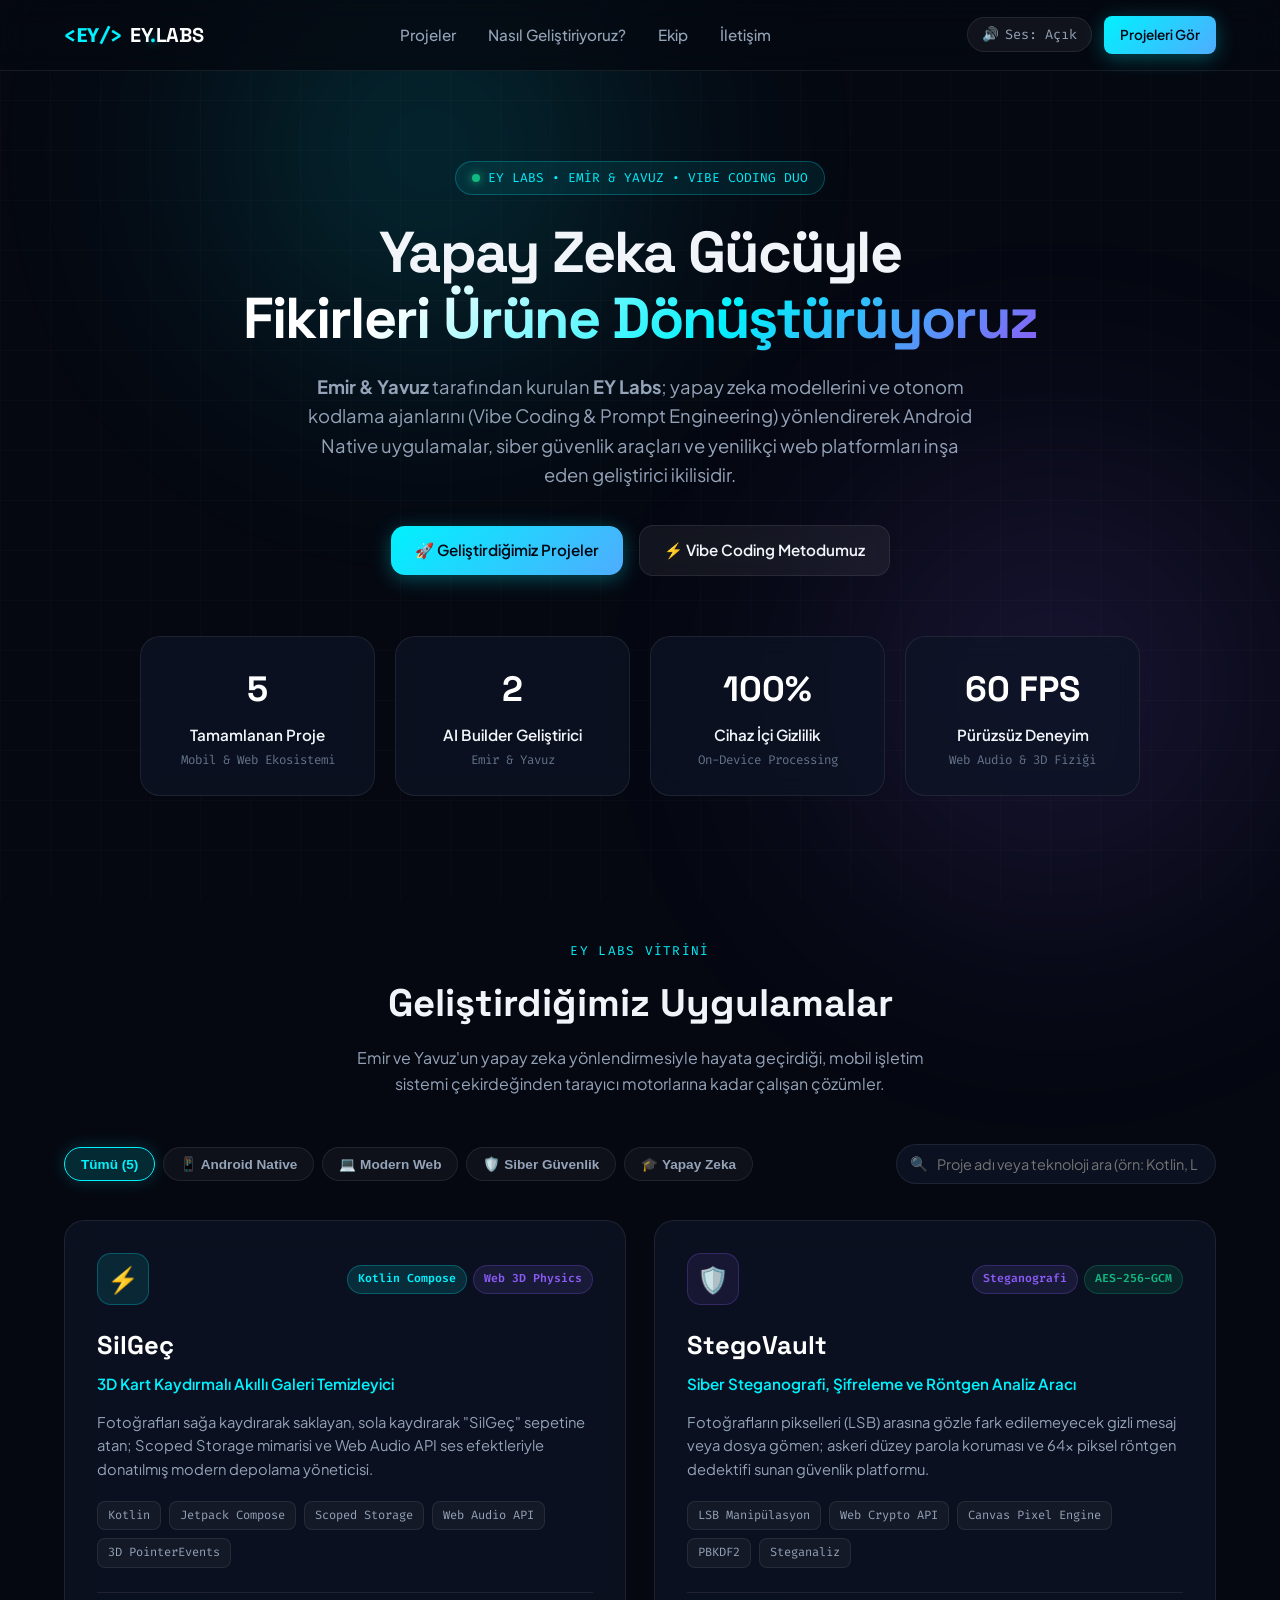
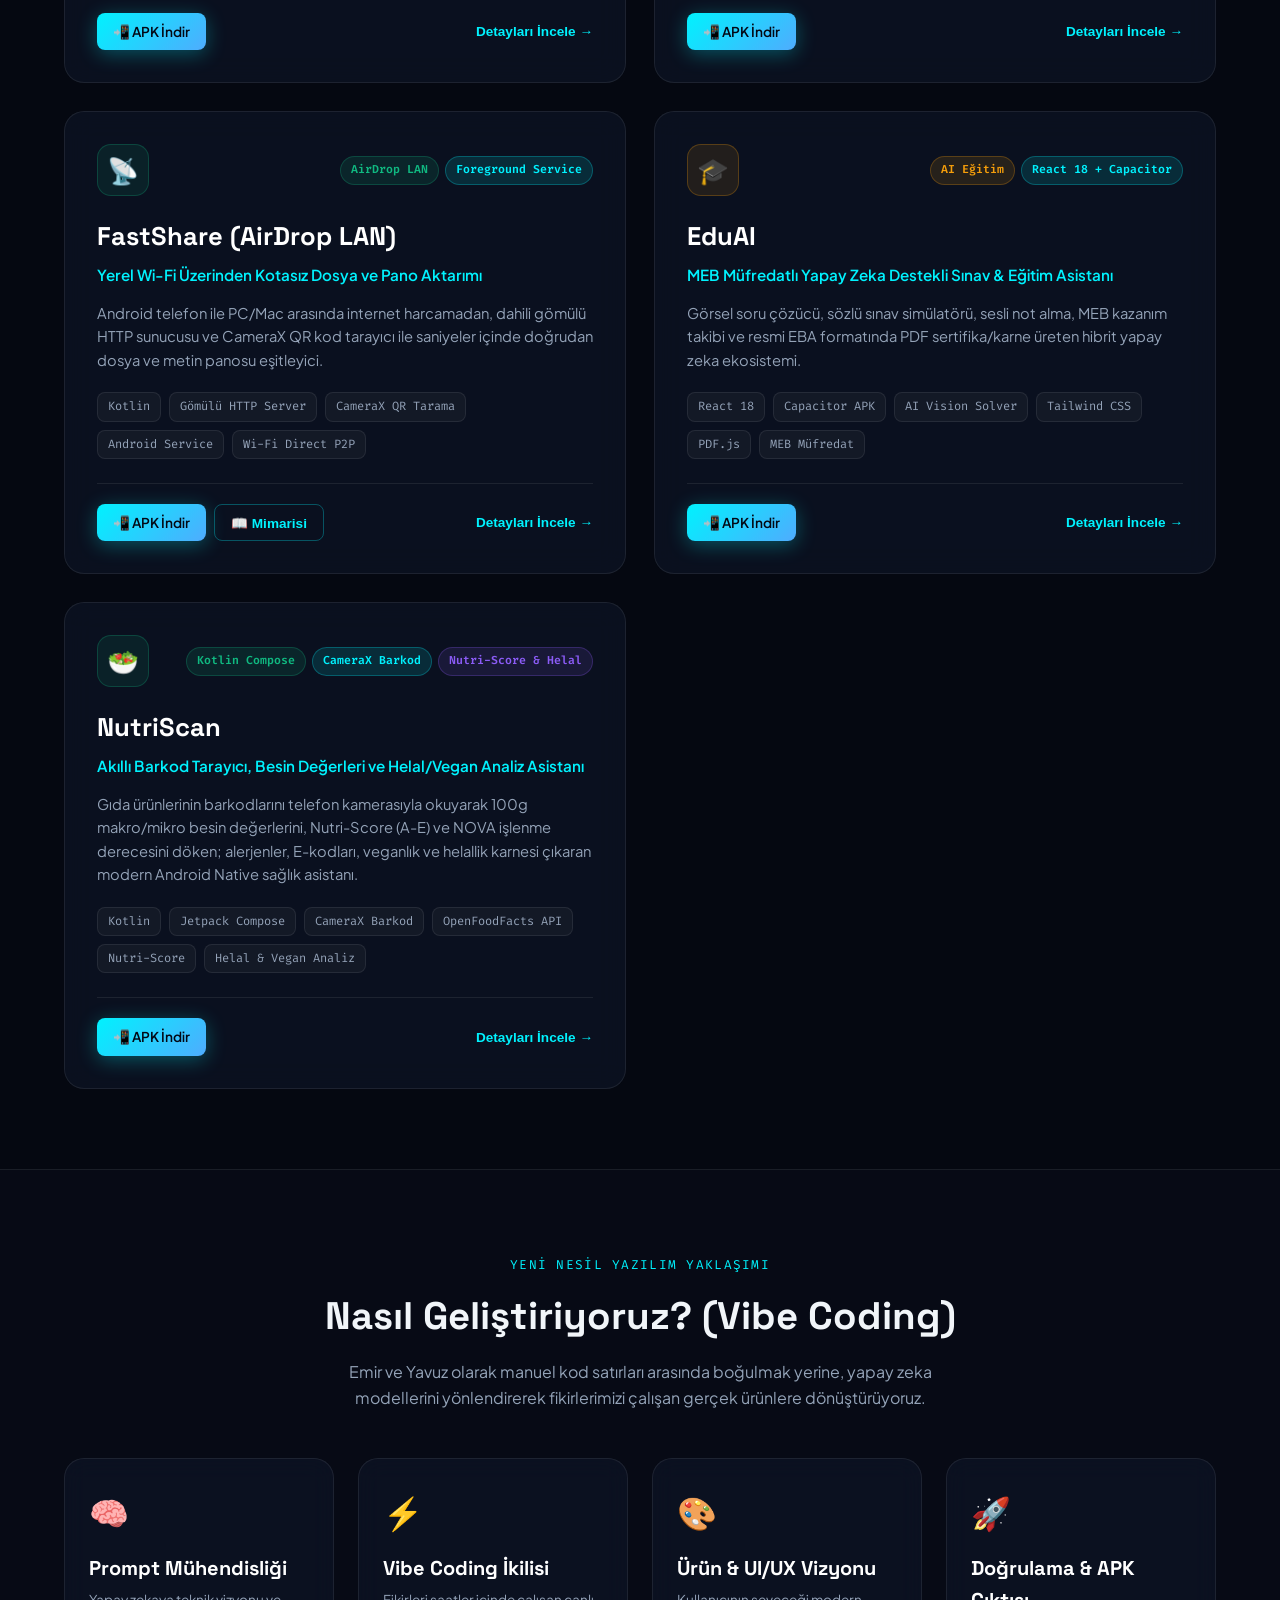
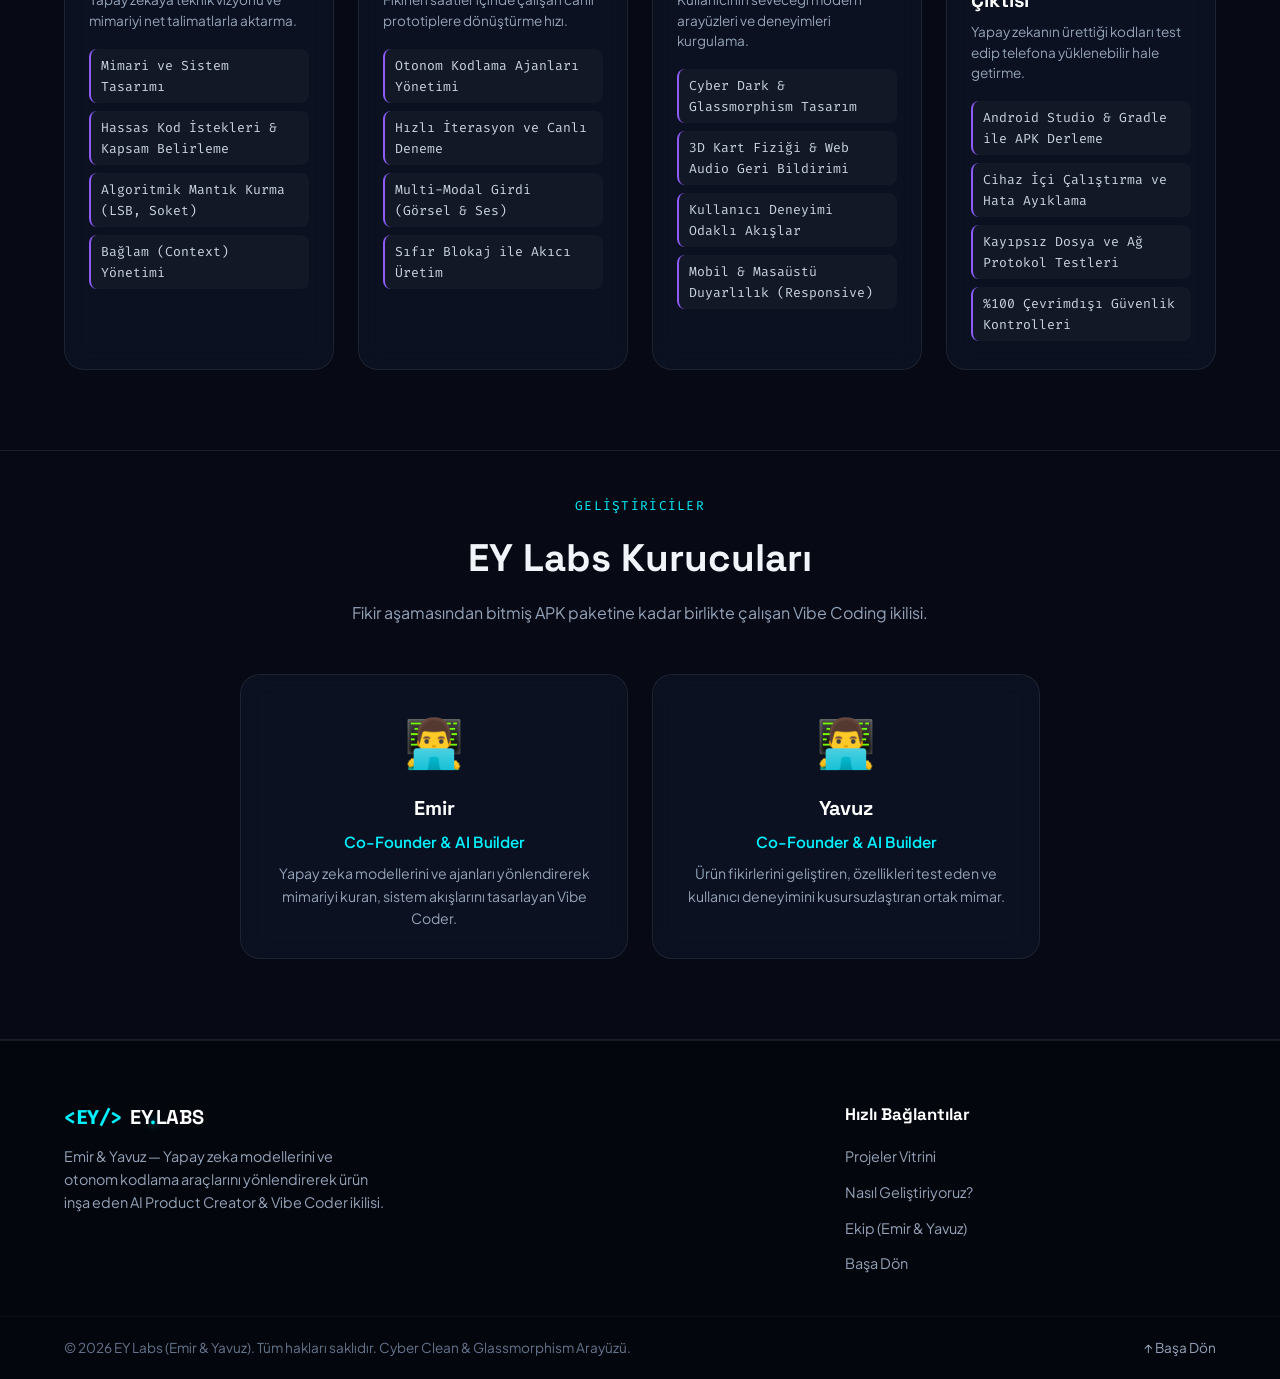
==== commit e86f6a3f: "Update: Replace Tinder references with 3D Card Swipe in SilGec portfolio" ====
--- a/index.html
+++ b/index.html
@@ -140,7 +140,7 @@
           </div>
 
           <h3 class="project-title">SilGeç</h3>
-          <p class="project-tagline">Tinder Tarzı Akıllı Galeri ve Alan Temizleyici</p>
+          <p class="project-tagline">3D Kart Kaydırmalı Akıllı Galeri Temizleyici</p>
           <p class="project-desc">
             Fotoğrafları sağa kaydırarak saklayan, sola kaydırarak "SilGeç" sepetine atan; 
             Scoped Storage mimarisi ve Web Audio API ses efektleriyle donatılmış modern depolama yöneticisi.
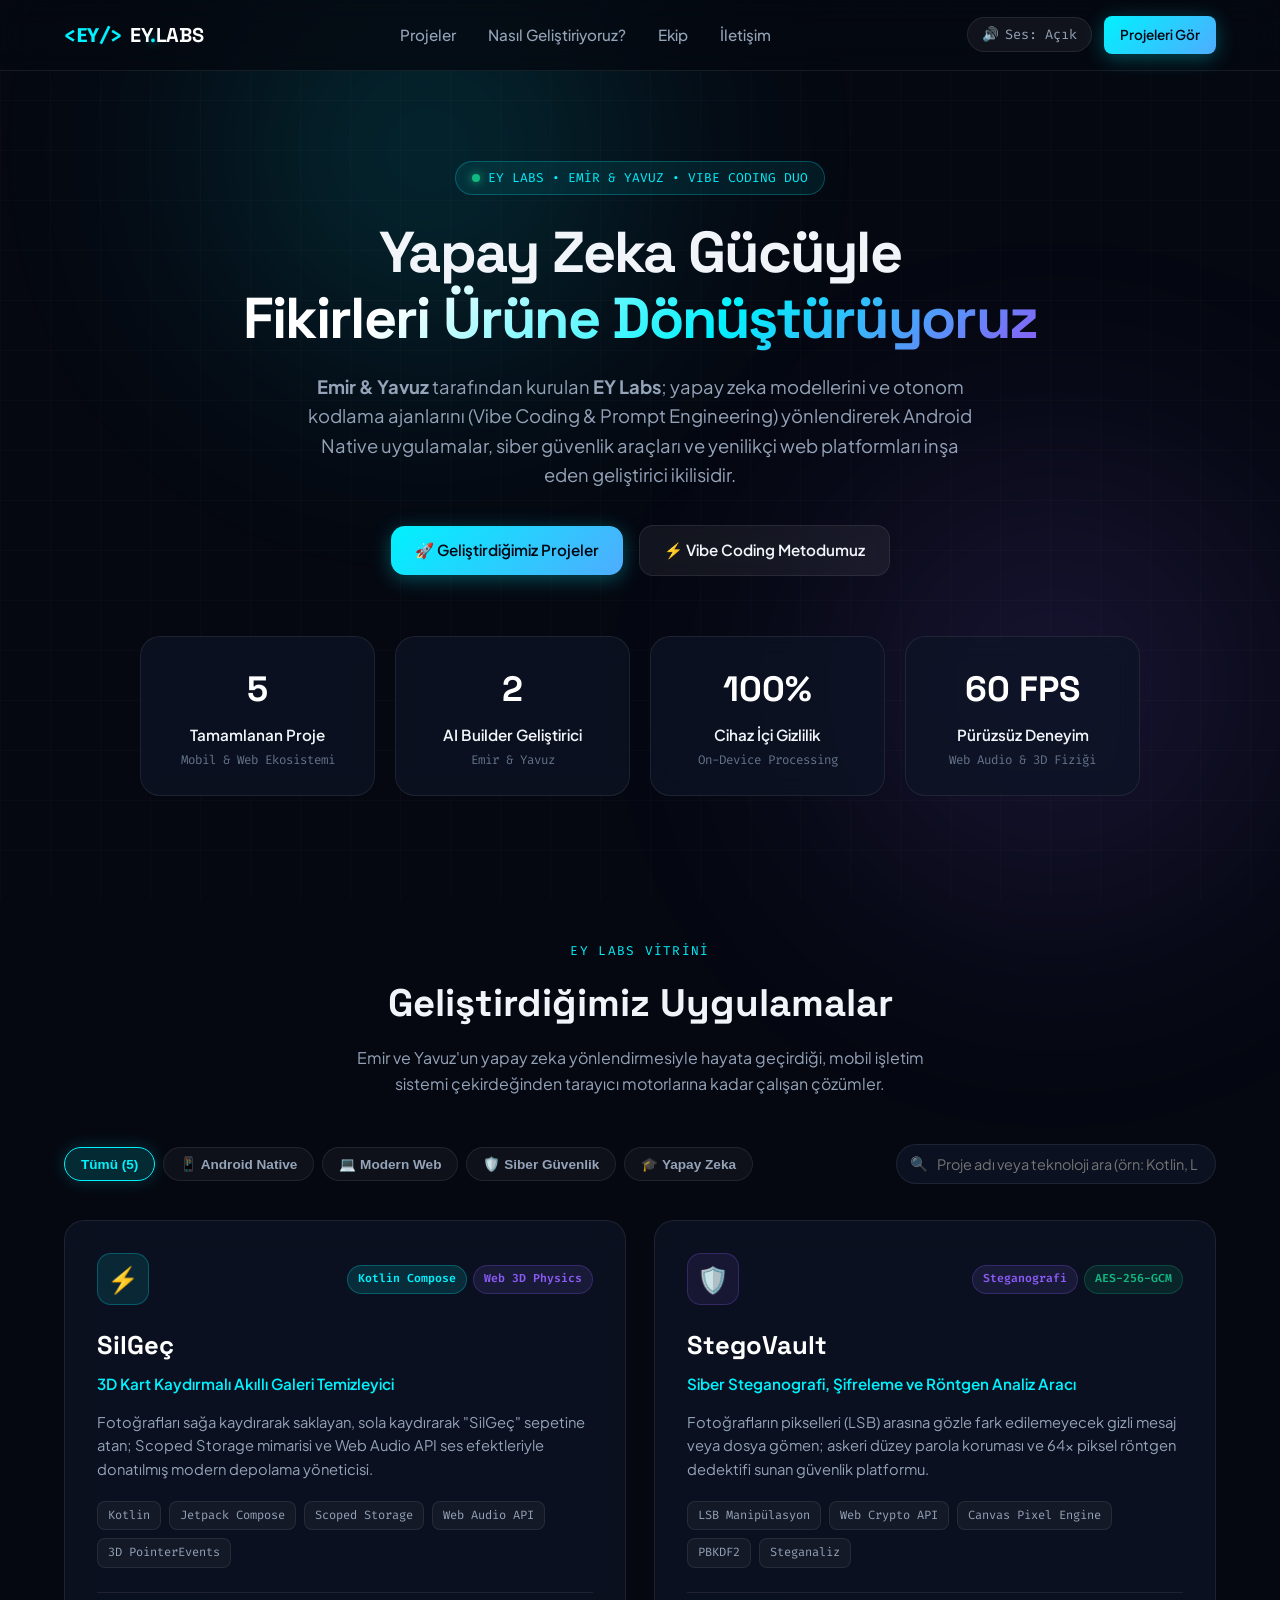
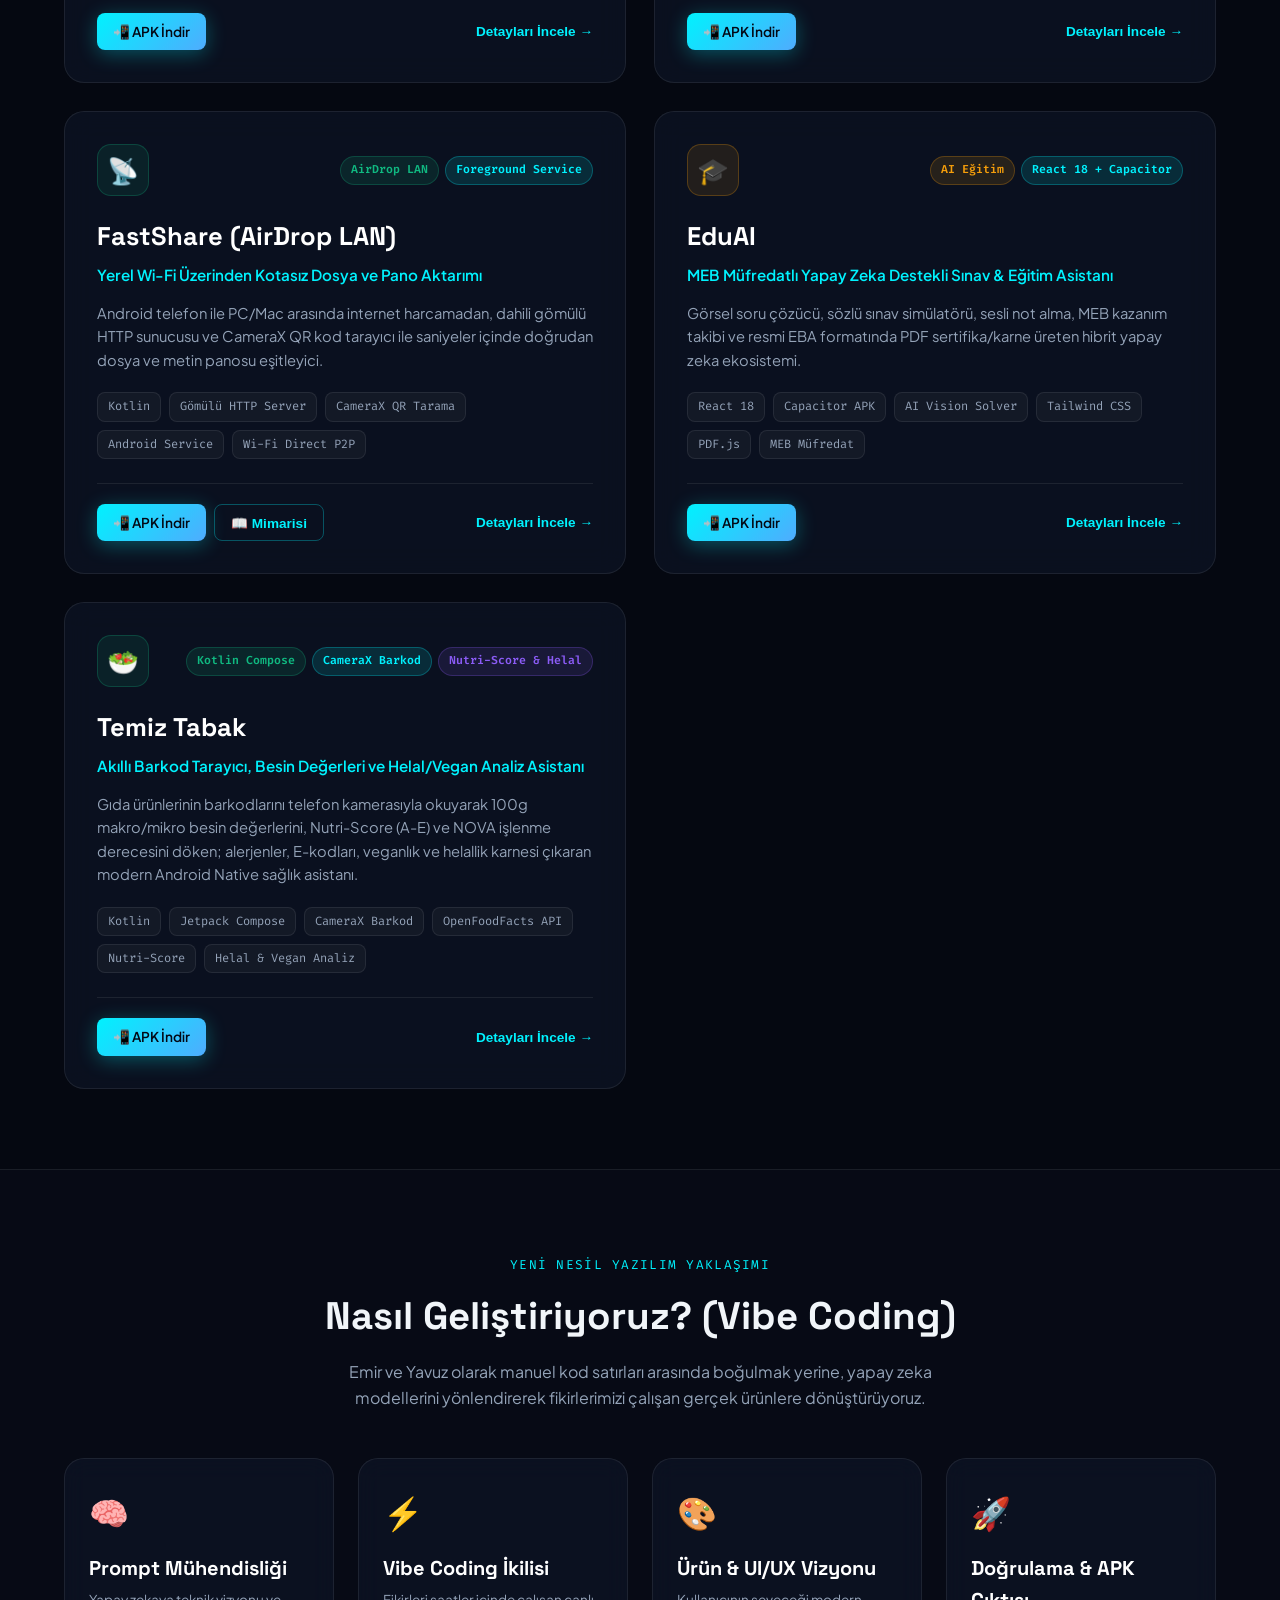
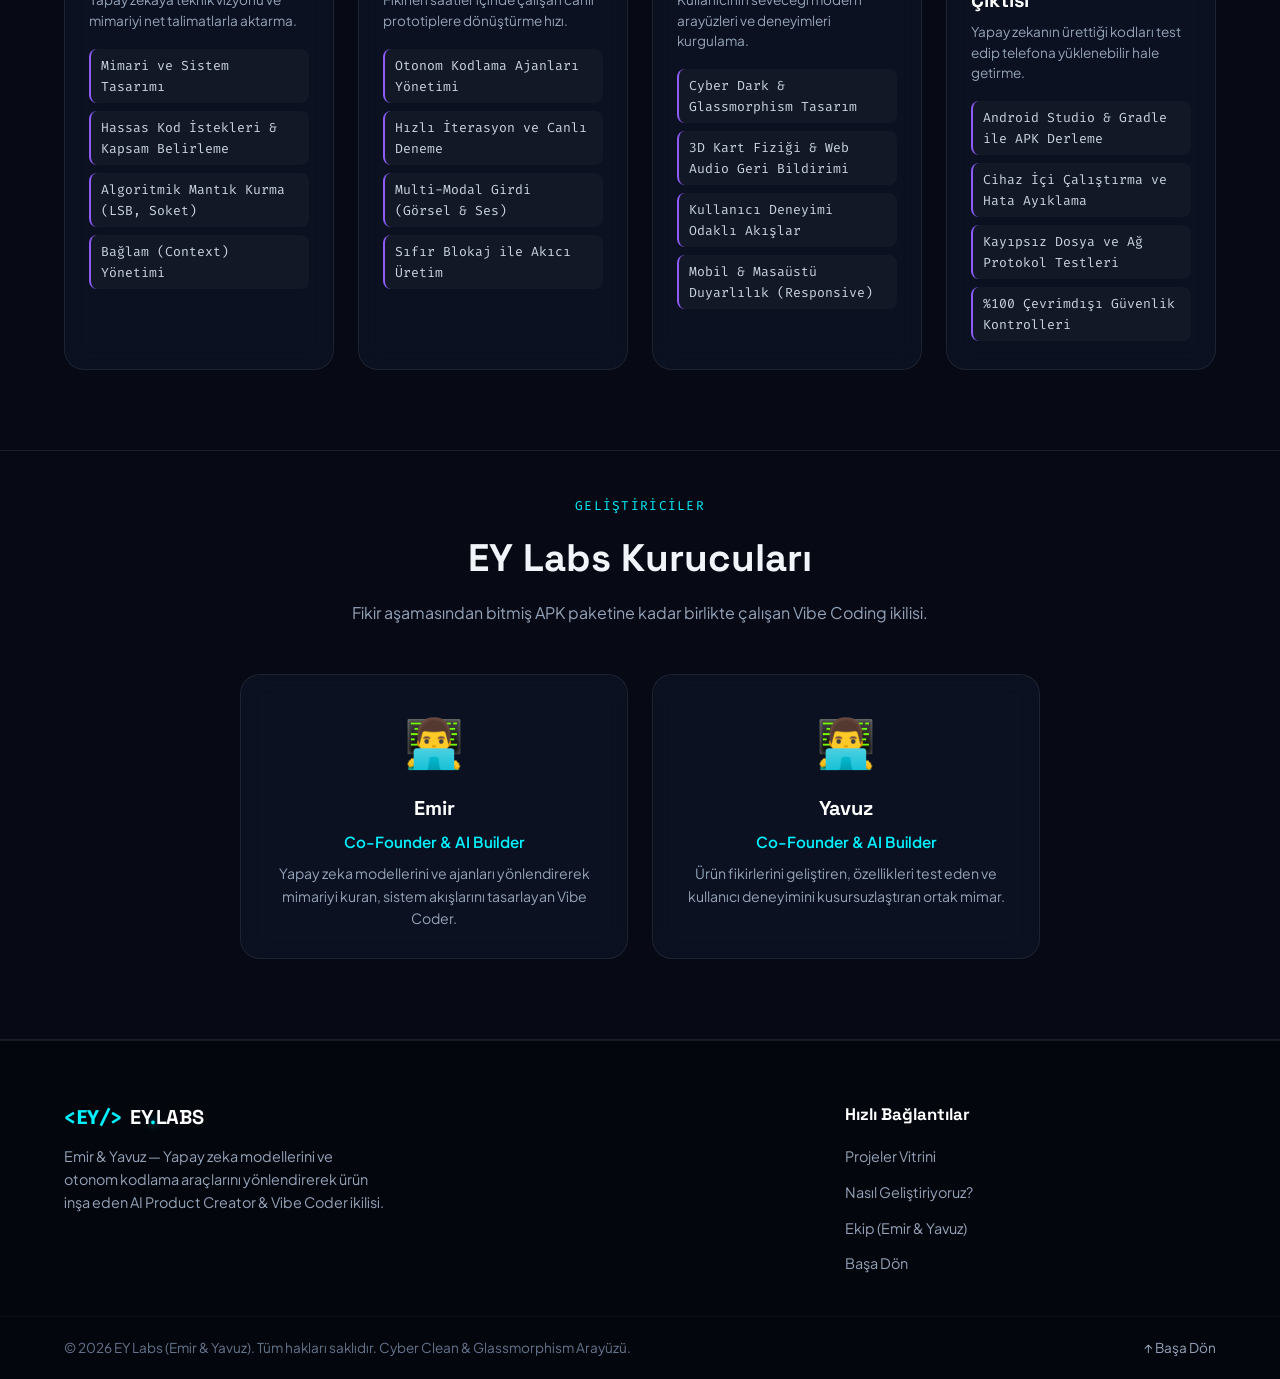
==== commit adf30bf0: "Update NutriScan to Temiz Tabak with new compiled APK" ====
--- a/index.html
+++ b/index.html
@@ -304,7 +304,7 @@
             </div>
           </div>
 
-          <h3 class="project-title">NutriScan</h3>
+          <h3 class="project-title">Temiz Tabak</h3>
           <p class="project-tagline">Akıllı Barkod Tarayıcı, Besin Değerleri ve Helal/Vegan Analiz Asistanı</p>
           <p class="project-desc">
             Gıda ürünlerinin barkodlarını telefon kamerasıyla okuyarak 100g makro/mikro besin değerlerini, 
@@ -323,7 +323,7 @@
 
           <div class="card-footer">
             <div class="action-buttons">
-              <a href="apks/NutriScan.apk" download="NutriScan.apk" class="btn btn-primary btn-sm">
+              <a href="apks/TemizTabak.apk" download="TemizTabak.apk" class="btn btn-primary btn-sm">
                 <span>📲 APK İndir</span>
               </a>
             </div>
